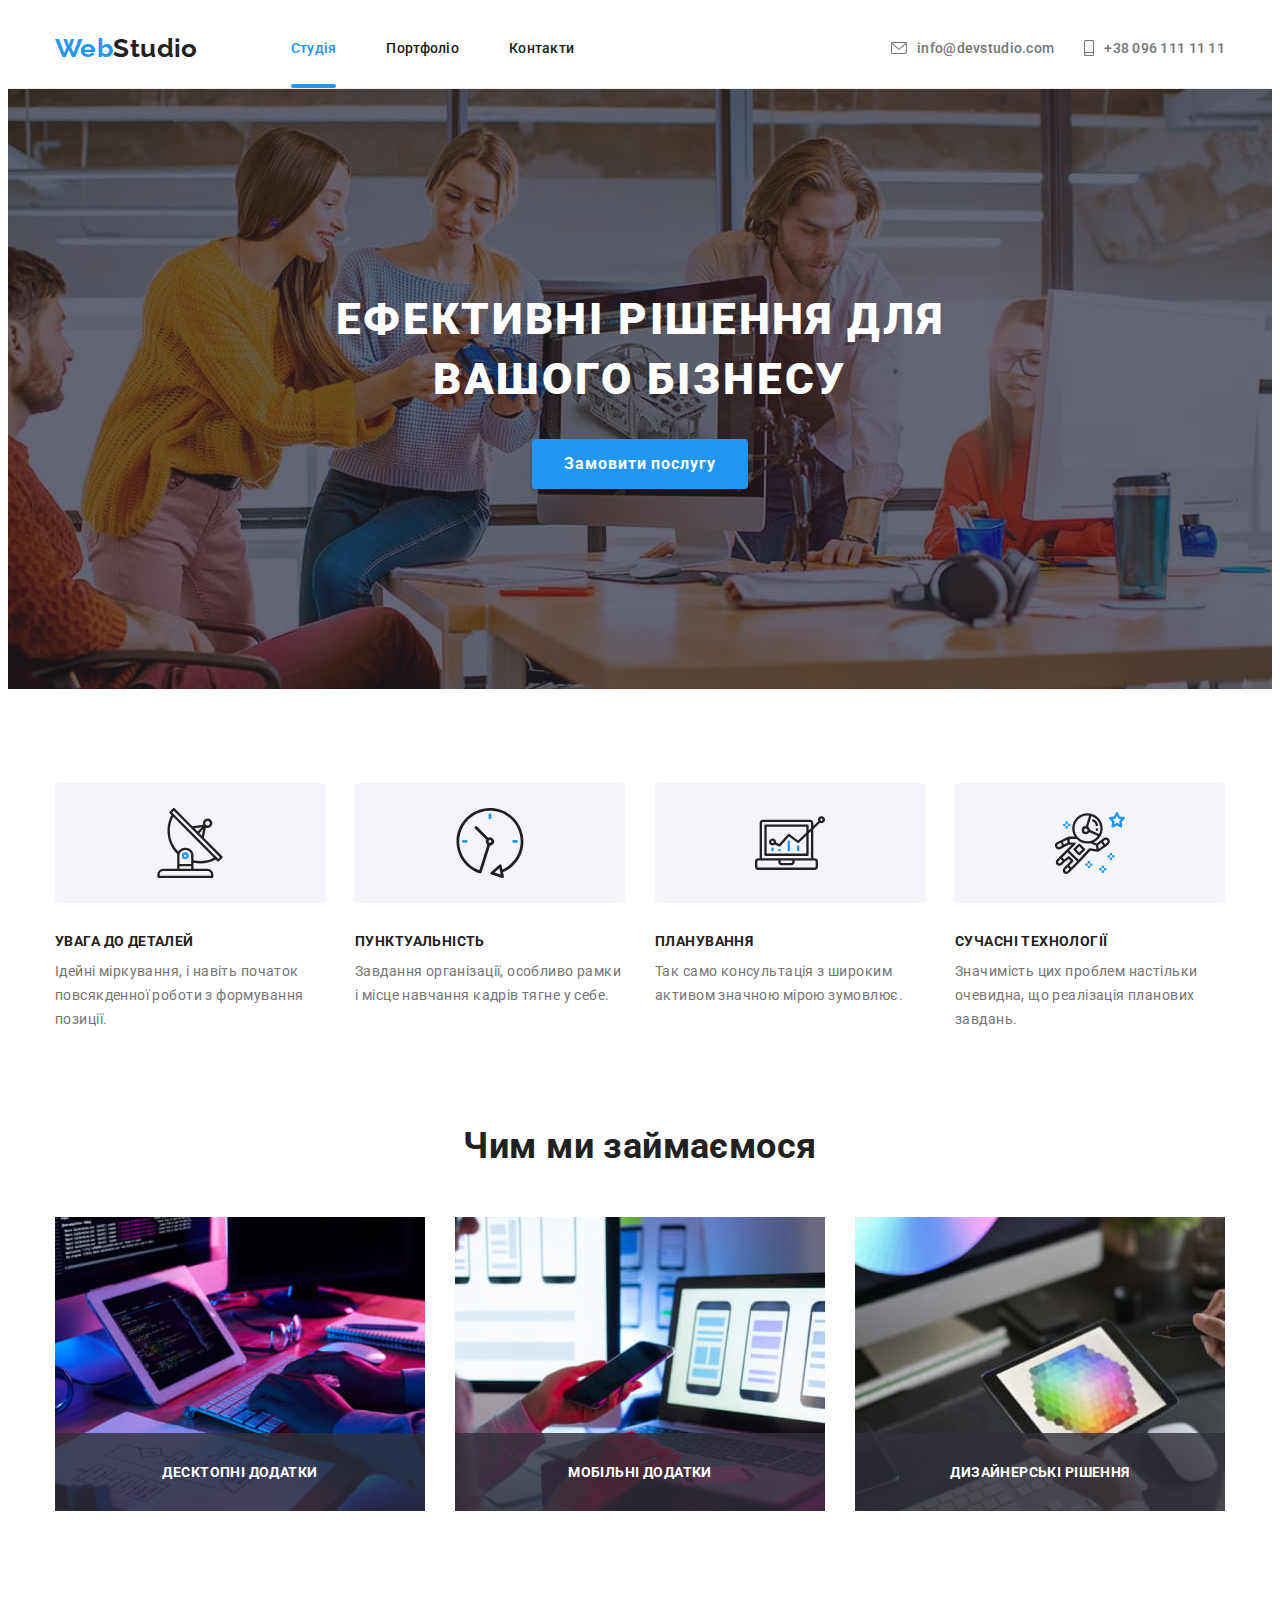
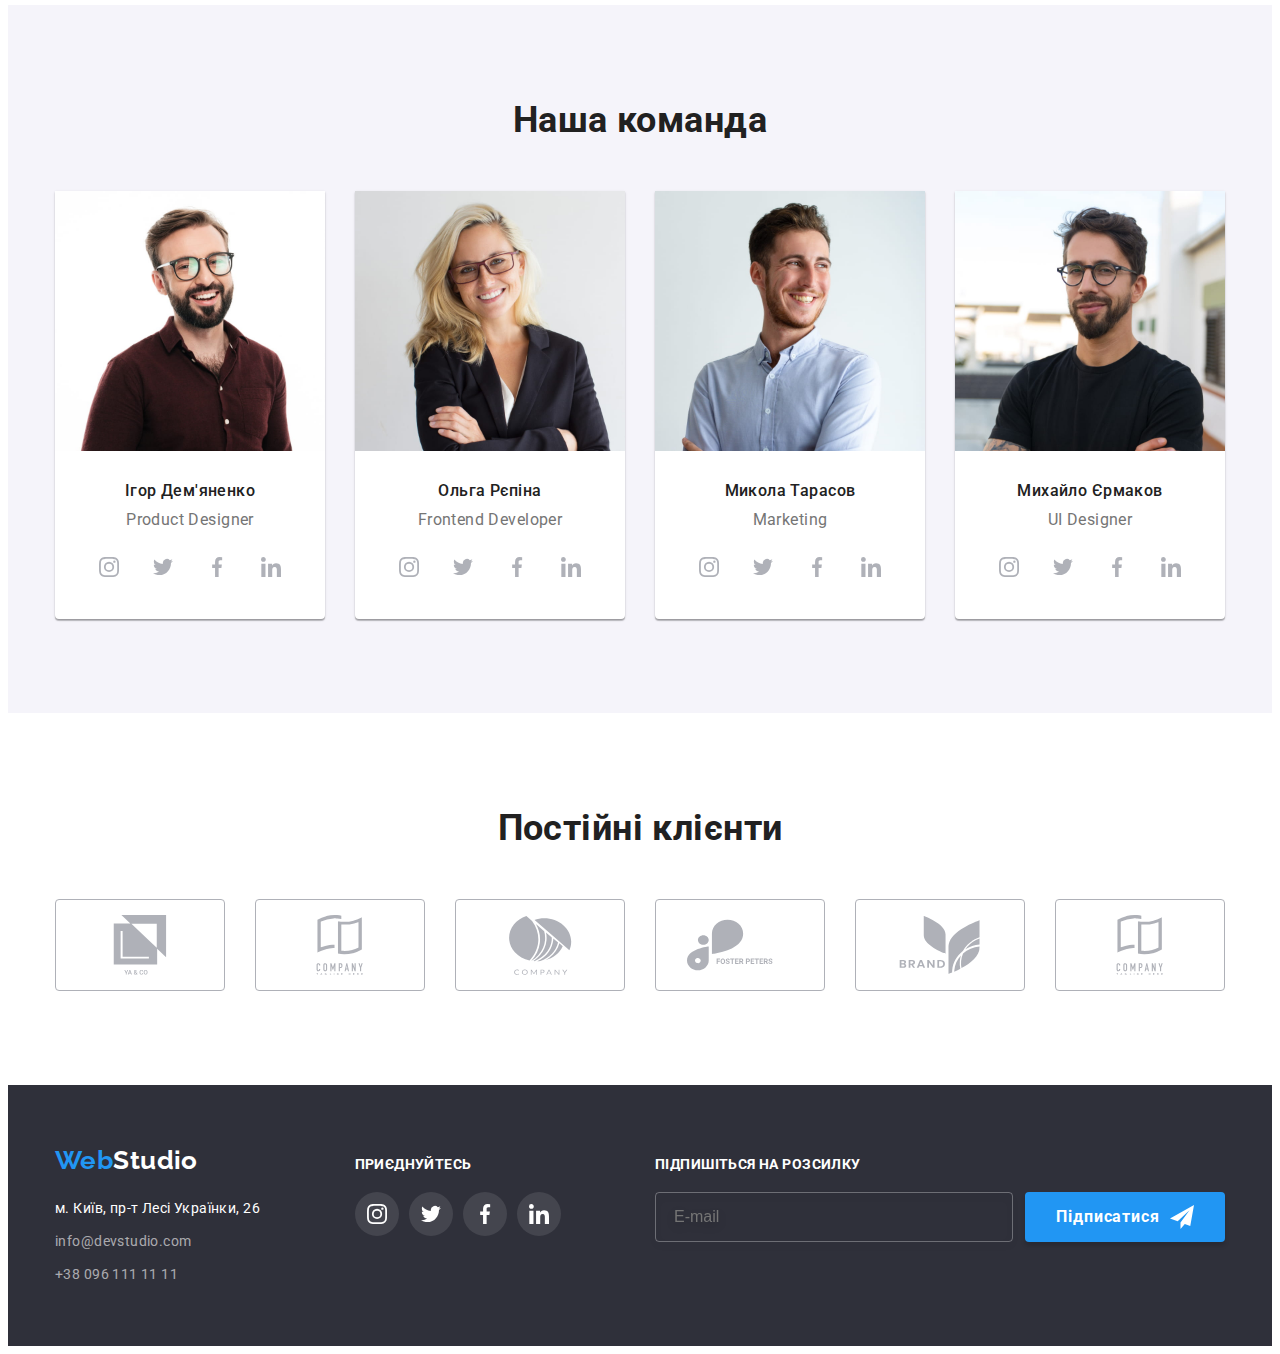
==== index.html @ 44ab5edb "Initial commit" ====
<!DOCTYPE html>
<html lang="uk">
  <head>
    <meta charset="UTF-8" />
    <meta http-equiv="X-UA-Compatible" content="IE=edge" />
    <meta name="viewport" content="width=device-width, initial-scale=1.0" />
    <title>Document</title>
    <!-- Шрифти -->
    <link rel="preconnect" href="https://fonts.googleapis.com" />
    <link rel="preconnect" href="https://fonts.gstatic.com" crossorigin />
    <link
      href="https://fonts.googleapis.com/css2?family=Raleway:wght@700&family=Roboto:wght@400;500;700;900&display=swap"
      rel="stylesheet"
    />
    <!-- Стилі -->
    <!-- Спочатку нормалізатор -->
    <link
      rel="stylesheet"
      href="https://cdnjs.cloudflare.com/ajax/libs/modern-normalize/1.1.0/modern-normalize.min.css"
      integrity="sha512-wpPYUAdjBVSE4KJnH1VR1HeZfpl1ub8YT/NKx4PuQ5NmX2tKuGu6U/JRp5y+Y8XG2tV+wKQpNHVUX03MfMFn9Q=="
      crossorigin="anonymous"
      referrerpolicy="no-referrer"
    />
    <!-- Власні стилі -->
    <link rel="stylesheet" href="./css/styles.css" />
  </head>
  <body class="page">
    <!--шапка-->
    <header class="header">
      <div class="container">
        <nav class="header-nav">
          <a class="logo header-logo" href="./index.html">
            <span class="logo-first-word">Web</span>Studio</a
          >
          <ul class="list header-list">
            <li class="header-item">
              <a class="header-nav-link link current-page" href="./index.html">Студія</a>
            </li>
            <li class="header-item">
              <a class="header-nav-link link" href="./portfilio.html">Портфоліо</a>
            </li>
            <li class="header-item">
              <!-- тимчасовий якір -->
              <a class="header-nav-link link" href="#contacts">Контакти</a>
            </li>
          </ul>
        </nav>
        <ul class="list header-cont-list">
          <li class="header-item">
            <a class="header-cont-link link" href="mailto:info@devstudio.com">
              <svg class="header-cont-icon" width="16" height="12">
                <use href="./images/icons.svg#envelope"></use>
              </svg>
              info@devstudio.com</a
            >
          </li>
          <li class="header-item">
            <a class="header-cont-link link" href="tel:+380961111111">
              <svg class="header-cont-icon" width="10" height="16">
                <use href="./images/icons.svg#smartphone"></use>
              </svg>
              +38 096 111 11 11</a
            >
          </li>
        </ul>
      </div>
    </header>

    <main>
      <!--секція "герой" -->
      <section class="hero section">
        <div class="container">
          <h1 class="hero-title">Ефективні рішення для вашого бізнесу</h1>
          <button class="btn" type="button" data-modal-open>Замовити послугу</button>
        </div>
      </section>

      <!-- секція "особливості команди" -->
      <section class="section-special section">
        <div class="container">
          <h2 class="visually-hidden">Переваги нашої команди</h2>
          <ul class="list special-list">
            <li class="special-item">
              <div class="special-thumb">
                <svg class="special-icon" width="70" height="70">
                  <use href="./images/icons.svg#antenna"></use>
                </svg>
              </div>
              <h3 class="special-title">УВАГА ДО ДЕТАЛЕЙ</h3>
              <p class="special-text">
                Ідейні міркування, &#105; навіть початок повсякденної роботи з формування позиції.
              </p>
            </li>
            <li class="special-item">
              <div class="special-thumb">
                <svg class="special-icon" width="70" height="70">
                  <use href="./images/icons.svg#clock"></use>
                </svg>
              </div>
              <h3 class="special-title">ПУНКТУАЛЬНІСТЬ</h3>
              <p class="special-text">
                Завдання організації, особливо рамки &#105; місце навчання кадрів тягне у себе.
              </p>
            </li>
            <li class="special-item">
              <div class="special-thumb">
                <svg class="special-icon" width="70" height="70">
                  <use href="./images/icons.svg#diagram"></use>
                </svg>
              </div>
              <h3 class="special-title">ПЛАНУВАННЯ</h3>
              <p class="special-text">
                Так само консультація з широким активом значною мірою зумовлює.
              </p>
            </li>
            <li class="special-item">
              <div class="special-thumb">
                <svg class="special-icon" width="70" height="70">
                  <use href="./images/icons.svg#astronaut"></use>
                </svg>
              </div>
              <h3 class="special-title">СУЧАСНІ ТЕХНОЛОГІЇ</h3>
              <p class="special-text">
                Значимість цих проблем настільки очевидна, що реалізація планових завдань.
              </p>
            </li>
          </ul>
        </div>
      </section>

      <!--секція "чим ми займаємося"-->
      <section class="section-what section">
        <div class="container">
          <h2 class="section-title">Чим ми займаємося</h2>
          <ul class="list sec-wht-list">
            <li class="sec-wht-item">
              <img
                class="img"
                src="./images/ourworks/img-1-squoosh.jpg"
                alt="Десктопні додатки"
                title="Десктопні додатки"
                width="370"
                height="294"
              />
              <p class="sec-wht-overtext">Десктопні додатки</p>
            </li>
            <li class="sec-wht-item">
              <img
                class="img"
                src="./images/ourworks/img-2-squoosh.jpg"
                alt="Мобільні додатки"
                title="Мобільні додатки"
                width="370"
                height="294"
              />
              <p class="sec-wht-overtext">Мобільні додатки</p>
            </li>
            <li class="sec-wht-item">
              <img
                class="img"
                src="./images/ourworks/img-3-squoosh.jpg"
                alt="Дизайнерські рішення"
                title="Дизайнерські рішення"
                width="370"
                height="294"
              />
              <p class="sec-wht-overtext">Дизайнерські рішення</p>
            </li>
          </ul>
        </div>
      </section>

      <!--секція "наша команда" -->
      <section class="section-team section">
        <div class="container">
          <h2 class="section-title">Наша команда</h2>
          <ul class="list sec-team-list">
            <li class="sec-team-item">
              <img
                class="img"
                src="./images/team/img-demianenko-squoosh.jpg"
                alt="Ігор Дем'яненко"
                title="Ігор Дем'яненко"
                width="270"
                height="260"
              />
              <div class="team-thumb">
                <h3 class="team-name">Ігор Дем'яненко</h3>
                <p class="team-position">Product Designer</p>
                <ul class="list team-socials-list">
                  <li class="team-socials-item">
                    <a
                      class="team-socials-link"
                      href="https://www.instagram.com/"
                      target="_blank"
                      rel="noreferrer noopener"
                      aria-label="Instagram"
                    >
                      <svg class="team-socials-icon" width="20" height="20">
                        <use href="./images/icons.svg#instagram"></use>
                      </svg>
                    </a>
                  </li>
                  <li class="team-socials-item">
                    <a
                      class="team-socials-link"
                      href="https://twitter.com/"
                      target="_blank"
                      rel="noreferrer noopener"
                      aria-label="Twitter"
                    >
                      <svg class="team-socials-icon" width="20" height="20">
                        <use href="./images/icons.svg#twitter"></use>
                      </svg>
                    </a>
                  </li>
                  <li class="team-socials-item">
                    <a
                      class="team-socials-link"
                      href="https://www.facebook.com/"
                      target="_blank"
                      rel="noreferrer noopener"
                      aria-label="Facebook"
                    >
                      <svg class="team-socials-icon" width="20" height="20">
                        <use href="./images/icons.svg#facebook"></use>
                      </svg>
                    </a>
                  </li>
                  <li class="team-socials-item">
                    <a
                      class="team-socials-link"
                      href="https://www.LinkedIn.com/"
                      target="_blank"
                      rel="noreferrer noopener"
                      aria-label="LinkedIn"
                    >
                      <svg class="team-socials-icon" width="20" height="20">
                        <use href="./images/icons.svg#linkedin"></use>
                      </svg>
                    </a>
                  </li>
                </ul>
              </div>
            </li>
            <li class="sec-team-item">
              <img
                class="img"
                src="./images/team/img-repina-squoosh.jpg"
                alt="Ольга Рєпіна"
                title="Ольга Рєпіна"
                width="270"
                height="260"
              />
              <div class="team-thumb">
                <h3 class="team-name">Ольга Рєпіна</h3>
                <p class="team-position">Frontend Developer</p>
                <ul class="list team-socials-list">
                  <li class="team-socials-item">
                    <a
                      class="team-socials-link"
                      href="https://www.instagram.com/"
                      target="_blank"
                      rel="noreferrer noopener"
                      aria-label="Instagram"
                    >
                      <svg class="team-socials-icon" width="20" height="20">
                        <use href="./images/icons.svg#instagram"></use>
                      </svg>
                    </a>
                  </li>
                  <li class="team-socials-item">
                    <a
                      class="team-socials-link"
                      href="https://twitter.com/"
                      target="_blank"
                      rel="noreferrer noopener"
                      aria-label="Twitter"
                    >
                      <svg class="team-socials-icon" width="20" height="20">
                        <use href="./images/icons.svg#twitter"></use>
                      </svg>
                    </a>
                  </li>
                  <li class="team-socials-item">
                    <a
                      class="team-socials-link"
                      href="https://www.facebook.com/"
                      target="_blank"
                      rel="noreferrer noopener"
                      aria-label="Facebook"
                    >
                      <svg class="team-socials-icon" width="20" height="20">
                        <use href="./images/icons.svg#facebook"></use>
                      </svg>
                    </a>
                  </li>
                  <li class="team-socials-item">
                    <a
                      class="team-socials-link"
                      href="https://www.LinkedIn.com/"
                      target="_blank"
                      rel="noreferrer noopener"
                      aria-label="LinkedIn"
                    >
                      <svg class="team-socials-icon" width="20" height="20">
                        <use href="./images/icons.svg#linkedin"></use>
                      </svg>
                    </a>
                  </li>
                </ul>
              </div>
            </li>
            <li class="sec-team-item">
              <img
                class="img"
                src="./images/team/img-tarasov-squoosh.jpg"
                alt="Микола Тарасов"
                title="Микола Тарасов"
                width="270"
                height="260"
              />
              <div class="team-thumb">
                <h3 class="team-name">Микола Тарасов</h3>
                <p class="team-position">Marketing</p>
                <ul class="list team-socials-list">
                  <li class="team-socials-item">
                    <a
                      class="team-socials-link"
                      href="https://www.instagram.com/"
                      target="_blank"
                      rel="noreferrer noopener"
                      aria-label="Instagram"
                    >
                      <svg class="team-socials-icon" width="20" height="20">
                        <use href="./images/icons.svg#instagram"></use>
                      </svg>
                    </a>
                  </li>
                  <li class="team-socials-item">
                    <a
                      class="team-socials-link"
                      href="https://twitter.com/"
                      target="_blank"
                      rel="noreferrer noopener"
                      aria-label="Twitter"
                    >
                      <svg class="team-socials-icon" width="20" height="20">
                        <use href="./images/icons.svg#twitter"></use>
                      </svg>
                    </a>
                  </li>
                  <li class="team-socials-item">
                    <a
                      class="team-socials-link"
                      href="https://www.facebook.com/"
                      target="_blank"
                      rel="noreferrer noopener"
                      aria-label="Facebook"
                    >
                      <svg class="team-socials-icon" width="20" height="20">
                        <use href="./images/icons.svg#facebook"></use>
                      </svg>
                    </a>
                  </li>
                  <li class="team-socials-item">
                    <a
                      class="team-socials-link"
                      href="https://www.LinkedIn.com/"
                      target="_blank"
                      rel="noreferrer noopener"
                      aria-label="LinkedIn"
                    >
                      <svg class="team-socials-icon" width="20" height="20">
                        <use href="./images/icons.svg#linkedin"></use>
                      </svg>
                    </a>
                  </li>
                </ul>
              </div>
            </li>
            <li class="sec-team-item">
              <img
                class="img"
                src="./images/team/img-ermakov-squoosh.jpg"
                alt="Михайло Єрмаков"
                title="Михайло Єрмаков"
                width="270"
                height="260"
              />
              <div class="team-thumb">
                <h3 class="team-name">Михайло Єрмаков</h3>
                <p class="team-position">UI Designer</p>
                <ul class="list team-socials-list">
                  <li class="team-socials-item">
                    <a
                      class="team-socials-link"
                      href="https://www.instagram.com/"
                      target="_blank"
                      rel="noreferrer noopener"
                      aria-label="Instagram"
                    >
                      <svg class="team-socials-icon" width="20" height="20">
                        <use href="./images/icons.svg#instagram"></use>
                      </svg>
                    </a>
                  </li>
                  <li class="team-socials-item">
                    <a
                      class="team-socials-link"
                      href="https://twitter.com/"
                      target="_blank"
                      rel="noreferrer noopener"
                      aria-label="Twitter"
                    >
                      <svg class="team-socials-icon" width="20" height="20">
                        <use href="./images/icons.svg#twitter"></use>
                      </svg>
                    </a>
                  </li>
                  <li class="team-socials-item">
                    <a
                      class="team-socials-link"
                      href="https://www.facebook.com/"
                      target="_blank"
                      rel="noreferrer noopener"
                      aria-label="Facebook"
                    >
                      <svg class="team-socials-icon" width="20" height="20">
                        <use href="./images/icons.svg#facebook"></use>
                      </svg>
                    </a>
                  </li>
                  <li class="team-socials-item">
                    <a
                      class="team-socials-link"
                      href="https://www.LinkedIn.com/"
                      target="_blank"
                      rel="noreferrer noopener"
                      aria-label="LinkedIn"
                    >
                      <svg class="team-socials-icon" width="20" height="20">
                        <use href="./images/icons.svg#linkedin"></use>
                      </svg>
                    </a>
                  </li>
                </ul>
              </div>
            </li>
          </ul>
        </div>
      </section>

      <!-- секція Постіні клієнти -->
      <section class="section-clients section">
        <div class="container">
          <h2 class="section-title">Постійні клієнти</h2>
          <ul class="list section-clients-list">
            <li class="sec-clients-item">
              <a
                class="sec-clients-link"
                href="about:blank"
                target="_blank"
                rel="noreferrer noopener"
                aria-label=""
              >
                <svg class="clients-icons" width="106" height="60">
                  <use href="./images/icons.svg#client-1"></use>
                </svg>
              </a>
            </li>

            <li class="sec-clients-item">
              <a
                class="sec-clients-link"
                href="about:blank"
                target="_blank"
                rel="noreferrer noopener"
                aria-label=""
              >
                <svg class="clients-icons" width="106" height="60">
                  <use href="./images/icons.svg#client-2"></use>
                </svg>
              </a>
            </li>
            <li class="sec-clients-item">
              <a
                class="sec-clients-link"
                href="about:blank"
                target="_blank"
                rel="noreferrer noopener"
                aria-label=""
              >
                <svg class="clients-icons" width="106" height="60">
                  <use href="./images/icons.svg#client-3"></use>
                </svg>
              </a>
            </li>
            <li class="sec-clients-item">
              <a
                class="sec-clients-link"
                href="about:blank"
                target="_blank"
                rel="noreferrer noopener"
                aria-label=""
              >
                <svg class="clients-icons" width="106" height="60">
                  <use href="./images/icons.svg#client-4"></use>
                </svg>
              </a>
            </li>
            <li class="sec-clients-item">
              <a
                class="sec-clients-link"
                href="about:blank"
                target="_blank"
                rel="noreferrer noopener"
                aria-label=""
              >
                <svg class="clients-icons" width="106" height="60">
                  <use href="./images/icons.svg#client-5"></use>
                </svg>
              </a>
            </li>
            <li class="sec-clients-item">
              <a
                class="sec-clients-link"
                href="about:blank"
                target="_blank"
                rel="noreferrer noopener"
                aria-label=""
              >
                <svg class="clients-icons" width="106" height="60">
                  <use href="./images/icons.svg#client-2"></use>
                </svg>
              </a>
            </li>
          </ul>
        </div>
      </section>
    </main>

    <!--підвал-->
    <footer class="footer">
      <div class="container">
        <div class="footer-common">
          <div class="footer-addr">
            <a class="logo footer-logo" href="./index.html">
              <span class="logo-first-word">Web</span>Studio
            </a>
            <address class="footer-contacts-address" id="contacts">
              <ul class="list footer-list">
                <li class="footer-item">
                  <a
                    class="link-map"
                    href="https://goo.gl/maps/pMzpVghWTdphN7kk7"
                    target="_blank"
                    rel="noopener noreferrer"
                  >
                    м. Київ, пр-т Лесі Українки, 26
                  </a>
                </li>
                <li class="footer-item">
                  <a class="footer-link link" href="mailto:info@devstudio.com"
                    >info@devstudio.com</a
                  >
                </li>
                <li class="footer-item">
                  <a class="footer-link link" href="tel:+380961111111">+38 096 111 11 11</a>
                </li>
              </ul>
            </address>
          </div>
          <div class="footer-wecome-socials">
            <h3 class="footer-welcome">ПРИЄДНУЙТЕСЬ</h3>
            <ul class="list footer-socials-list">
              <li class="footer-socials-item">
                <a
                  class="footer-socials-link"
                  href="https://www.instagram.com/"
                  target="_blank"
                  rel="noreferrer noopener"
                  aria-label="Instagram"
                >
                  <svg class="footer-socials-icon" width="20" height="20">
                    <use href="./images/icons.svg#instagram"></use>
                  </svg>
                </a>
              </li>
              <li class="footer-socials-item">
                <a
                  class="footer-socials-link"
                  href="https://twitter.com/"
                  target="_blank"
                  rel="noreferrer noopener"
                  aria-label="Twitter"
                >
                  <svg class="footer-socials-icon" width="20" height="20">
                    <use href="./images/icons.svg#twitter"></use>
                  </svg>
                </a>
              </li>
              <li class="footer-socials-item">
                <a
                  class="footer-socials-link"
                  href="https://www.facebook.com/"
                  target="_blank"
                  rel="noreferrer noopener"
                  aria-label="Facebook"
                >
                  <svg class="footer-socials-icon" width="20" height="20">
                    <use href="./images/icons.svg#facebook"></use>
                  </svg>
                </a>
              </li>
              <li class="footer-socials-item">
                <a
                  class="footer-socials-link"
                  href="https://www.LinkedIn.com/"
                  target="_blank"
                  rel="noreferrer noopener"
                  aria-label="LinkedIn"
                >
                  <svg class="footer-socials-icon" width="20" height="20">
                    <use href="./images/icons.svg#linkedin"></use>
                  </svg>
                </a>
              </li>
            </ul>
          </div>
          <div class="footer-subscribe">
            <form class="subscribe-form" name="subscribe-form" autocomplete="off">
              <p class="subscribe-title">Підпишіться на розсилку</p>
              <div class="subscribe-form-field">
                <label>
                  <input
                    class="subscribe-form-input"
                    type="email"
                    name="user-mail"
                    placeholder="E-mail"
                    required
                  />
                </label>
                <button class="subscribe-form-btn btn" type="submit">
                  Підписатися
                  <svg class="sub-btn-icon" width="24" height="24">
                    <use href="./images/icons.svg#icon-send-6hw"></use>
                  </svg>
                </button>
              </div>
            </form>
          </div>
        </div>
      </div>
    </footer>

    <div class="backdrop is-hidden" data-modal>
      <div class="modal">
        <button class="modal-btn" type="button" data-modal-close>
          <svg class="modal-btn-icon" width="18" height="18">
            <use href="./images/icons.svg#close-black"></use>
          </svg>
        </button>

        <form class="register-form" name="register-form">
          <strong class="register-form-title">Залиште свої дані, ми вам передзвонимо</strong>

          <div class="register-form-group" role="group">
            <label class="register-form-field">
              <span class="register-form-label">Ім'я</span>
              <input
                class="register-form-input"
                type="text"
                name="user-name"
                required
                minlength="3"
              />
              <svg class="register-form-icon" width="18" height="18">
                <use href="./images/icons.svg#person-black-6hw"></use>
              </svg>
            </label>

            <label class="register-form-field">
              <span class="register-form-label">Телефон</span>
              <input
                class="register-form-input"
                type="text"
                name="user-phone"
                required
                minlength="12"
                maxlength="12"
              />
              <svg class="register-form-icon" width="18" height="18">
                <use href="./images/icons.svg#phone-black-6hw"></use>
              </svg>
            </label>

            <label class="register-form-field">
              <span class="register-form-label">Пошта</span>
              <input class="register-form-input" type="email" name="user-mail" required />
              <svg class="register-form-icon" width="18" height="18">
                <use href="./images/icons.svg#email-black-6hw"></use>
              </svg>
            </label>

            <label class="register-form-field">
              <span class="register-form-label">Коментар</span>
              <textarea
                class="register-form-message"
                name="user-message"
                rows="6"
                placeholder="Введіть текст"
              ></textarea>
            </label>
          </div>

          <label class="register-form-agreement">
            <input
              class="register-form-checkbox visually-hidden"
              type="checkbox"
              name="user-agreement"
            />
            <svg class="register-form-icons" width="16" height="16">
              <use class="icon-checked" href="./images/icons.svg#check-box-checked-6hw"></use>
              <use class="icon-unchecked" href="./images/icons.svg#check-box-6hw"></use>
            </svg>
            <span class="register-form-desc">
              Погоджуюся з розсилкою та приймаю
              <a class="register-form-link" href="about:blank" target="_blank">Умови договору</a>
            </span>
          </label>

          <button class="register-form-btn btn" type="submit">Відправити</button>
        </form>
      </div>
    </div>

    <script src="./js/modal.js"></script>
  </body>
</html>
---- css/styles.css ----
:root {
  /* Fonts */
  --main-font: Roboto, sans-serif;
  --secondary-font: Raleway, sans-serif;

  /* Text */
  --main-headers-color: #212121;
  --main-txt-color: #757575;
  --main-accent-color: #2196f3;
  --light-txt-color: #ffffff;
  --light-footer-links-cl: rgba(255, 255, 255, 0.6);
  --icons-color: #afb1b8;

  /* Background */
  background-color: #ffffff;
  --background-secondary-cl: #2f303a;
  --background-elements: #f5f4fa;
  --background-light-cl: #ffffff;

  /* Other */
  --number-of-gaps-two: 2;
  --number-of-gaps-three: 3;
  --number-of-items-three: 3;
  --number-of-items-four: 4;

  /* Animation */
  --anim-main: 250ms cubic-bezier(0.4, 0, 0.2, 1);
  /* --anim-main: 1500ms cubic-bezier(0.4, 0, 0.2, 1); */
}

body {
  font-family: var(--main-font);
  color: var(--main-txt-color);
  font-size: 14px;
  line-height: calc(24 / 14);
  letter-spacing: 0.03em;
}

/* reset */
html {
  box-sizing: border-box;
}

*,
*::after,
*::before {
  box-sizing: inherit;
}

/* Стили для обнуления верхних отступов у элементов */
h1,
h2,
h3,
h4,
h5,
h6,
p {
  margin: 0;
}

/* Свойства для корректного отображения картинок */
img {
  display: block;
  max-width: 100%;
  height: auto;
}

/* Свойства для обнуления курсива у address */
address {
  font-style: normal;
}

/* Класс для обнуления базовых свойств у ссылок */
.link {
  text-decoration: none;
  color: inherit;
}

/* Класс для обнуления базовых свойств у списков (ul) */
.list {
  list-style: none;
  margin: 0;
  padding: 0;
}

/* утилити */
.section {
  padding-top: 94px;
  padding-bottom: 94px;
}

.container {
  width: 1200px;

  padding-left: 15px;
  padding-right: 15px;

  margin-left: auto;
  margin-right: auto;

  /* outline: 2px solid tomato;
  outline-offset: -2px; */
}

.visually-hidden {
  position: absolute;
  width: 1px;
  height: 1px;
  margin: -1px;
  border: 0;
  padding: 0;

  white-space: nowrap;
  clip-path: inset(100%);
  clip: rect(0 0 0 0);
  overflow: hidden;
}

/* шапка */
.header {
  border-bottom: 1px solid #ececec;
}

.header .container {
  display: flex;
  align-items: center;
}

.logo {
  font-family: var(--secondary-font);
  font-style: normal;
  font-weight: 700;
  font-size: 26px;
  line-height: calc(31 / 26);
  color: var(--main-headers-color);
  text-decoration: none;
  transition: color var(--anim-main);
}

.header-logo {
  padding-right: 93px;
  transition: color var(--anim-main);
}

.logo-first-word {
  color: var(--main-accent-color);
  transition: color var(--anim-main);
}

.header-nav {
  display: flex;
  margin-right: auto;
  align-items: center;
}

.header-list {
  display: flex;
  justify-content: center;
  align-items: center;
  gap: 50px;
}

.header-cont-list {
  display: flex;
  justify-content: center;
  align-items: center;
  gap: 30px;
}

.header-item {
  display: flex;
  justify-content: center;
  align-items: center;
}

.header-cont-icon {
  margin-right: 10px;
  fill: currentColor;
  /* transition: fill var(--anim-main); */
}

.header-nav-link,
.header-cont-link {
  font-weight: 500;
  line-height: calc(16 / 14);
  letter-spacing: 0.02em;
  padding-top: 32px;
  padding-bottom: 32px;

  transition: color var(--anim-main);
}

.header-nav-link {
  position: relative;
  color: var(--main-headers-color);
  transition: color var(--anim-main);
}

.header-nav-link::after {
  content: '';

  display: block;
  width: 100%;
  height: 4px;
  border-radius: 2px;
  background-color: var(--main-accent-color);

  position: absolute;
  left: 0;
  bottom: 0;

  opacity: 0;
  transform: scaleX(0);
  transition: background-color var(--anim-main), transform var(--anim-main),
    opacity var(--anim-main);
}

.header-cont-link {
  display: flex;
  align-items: center;
  color: var(--main-txt-color);
  transition: color var(--anim-main);
}

.header-nav-link:hover::after,
.header-nav-link:focus::after {
  opacity: 1;
  transform: scaleX(1);
}

.header-nav-link:hover,
.header-nav-link:focus,
.logo:hover,
.logo:focus {
  color: var(--main-accent-color);
}

.header-cont-link:hover,
.header-cont-link:focus {
  color: var(--main-accent-color);
}

/* поточна сторінка */
.current-page {
  position: relative;
  color: var(--main-accent-color);
}

.current-page::after {
  content: '';

  display: block;
  width: 100%;
  height: 4px;
  border-radius: 2px;
  background-color: var(--main-accent-color);

  position: absolute;
  left: 0;
  bottom: 0;
  opacity: 1;
  transform: scaleX(1);
  transition: transform var(--anim-main);
}

/* герой */
.hero {
  height: 600px;
  max-width: 1600px;
  margin: 0 auto;

  background-color: var(--background-secondary-cl);

  background-image: linear-gradient(to right, rgba(47, 48, 58, 0.4), rgba(47, 48, 58, 0.4)),
    url('../images/hero/Img-sq.jpg');
  background-repeat: no-repeat;
  background-size: cover;
  background-position: center;

  text-align: center;
  padding-top: 200px;
  padding-bottom: 200px;
}

.hero-title {
  width: 696px;
  margin-left: auto;
  margin-right: auto;
  margin-bottom: 30px;
  font-weight: 900;
  font-size: 44px;
  line-height: calc(60 / 44);
  text-align: center;
  letter-spacing: 0.06em;
  text-transform: uppercase;
  color: var(--light-txt-color);
}

.btn {
  font-family: inherit;
  font-weight: 700;
  font-size: 16px;
  line-height: calc(30 / 16);
  letter-spacing: 0.06em;
  width: 216px;
  height: 50px;
  color: var(--light-txt-color);
  background-color: var(--main-accent-color);

  border-radius: 4px;
  border: 0;

  box-shadow: 0px 4px 4px rgba(0, 0, 0, 0.15);
  cursor: pointer;

  transition: box-shadow var(--anim-main), background-color var(--anim-main), color var(--anim-main);
}

.btn:hover,
.btn:focus {
  background-color: var(--background-elements);
  color: var(--main-headers-color);
}

/* секція особливостей */
.special-list {
  display: flex;
  flex-wrap: wrap;
  gap: 30px;
}

.special-title {
  margin-bottom: 10px;
  font-size: 14px;
  line-height: calc(16 / 14);
  text-transform: uppercase;
  color: var(--main-headers-color);
}

.special-item {
  width: 270px;
  flex-basis: calc((100% - 30px * var(--number-of-gaps-three)) / var(--number-of-items-four));
}

.special-thumb {
  display: flex;
  justify-content: center;
  align-items: center;
  width: 270px;
  height: 120px;
  margin-bottom: 30px;

  background-size: cover;
  background-color: var(--background-elements);
  border-radius: 4px;
}

/* секція "чим займаємось" */
.section-what {
  padding-top: 0;
}

.sec-wht-list {
  display: flex;
  flex-wrap: wrap;
  gap: 30px;
}

.section-title {
  font-size: 36px;
  line-height: calc(42 / 36);
  text-align: center;
  margin-bottom: 50px;

  color: var(--main-headers-color);
}

.sec-wht-item {
  position: relative;
  /* width: 370px; */
  flex-basis: calc((100% - 30px * var(--number-of-gaps-two)) / var(--number-of-items-three));
}

.sec-wht-overtext {
  position: absolute;
  left: 0;
  bottom: 0;

  width: 100%;
  height: auto;

  font-weight: 700;
  text-align: center;
  text-transform: uppercase;
  padding: 27px;
  background: rgba(47, 48, 58, 0.8);
  color: var(--light-txt-color);
}

/* команда */
.section-team {
  background-color: var(--background-elements);
}

.sec-team-list {
  display: flex;
  flex-wrap: wrap;
  gap: 30px;
}

.sec-team-item {
  /* width: 270px; */
  flex-basis: calc((100% - 30px * var(--number-of-gaps-three)) / var(--number-of-items-four));
  box-shadow: 0px 1px 3px rgba(0, 0, 0, 0.12), 0px 1px 1px rgba(0, 0, 0, 0.14),
    0px 2px 1px rgba(0, 0, 0, 0.2);
  border-radius: 0px 0px 4px 4px;
  background-color: var(--background-light-cl);
}

.team-name {
  font-weight: 500;
  font-size: 16px;
  line-height: calc(19 / 16);

  text-align: center;
  color: var(--main-headers-color);
  margin-bottom: 10px;
}

.team-position {
  font-size: 16px;
  line-height: calc(19 / 16);
  text-align: center;
  margin-bottom: 16px;
}

.team-thumb {
  padding-top: 30px;
  padding-left: 10px;
  padding-right: 10px;
  padding-bottom: 30px;
}

.team-socials-list,
.footer-socials-list {
  display: flex;
  justify-content: center;
  align-items: center;

  gap: 10px;
}

.team-socials-link {
  display: flex;
  justify-content: center;
  align-items: center;
  text-align: center;
  width: 44px;
  height: 44px;
  border-radius: 50%;

  color: var(--icons-color);
  transition: background-color var(--anim-main), color var(--anim-main);
}

.team-socials-link:hover,
.team-socials-link:focus {
  color: var(--light-txt-color);
  background-color: var(--main-accent-color);
}

.footer-socials-link:hover,
.footer-socials-link:focus {
  color: var(--light-txt-color);
  background-color: var(--main-accent-color);
}

.team-socials-icon {
  fill: currentColor;
}

/* клієнти */
.section-clients-list {
  display: flex;
  flex-wrap: wrap;
  justify-content: center;
  align-items: center;
  gap: 30px;
  flex-basis: calc((100% - 30px) / 6);
  fill: var(--icons-color);
  cursor: pointer;
}

.sec-clients-link {
  display: flex;
  justify-content: center;
  align-items: center;
  width: 170px;
  height: 92px;
  border-radius: 4px;
  border: 1px solid var(--icons-color);
  color: var(--icons-color);

  transition: border-color var(--anim-main), color var(--anim-main);
}

.sec-clients-link:hover,
.sec-clients-link:focus {
  color: var(--main-accent-color);
  border-color: var(--main-accent-color);
}

.clients-icons {
  fill: currentColor;
}

/* footer */
.footer {
  background-color: var(--background-secondary-cl);
  padding-top: 60px;
  padding-bottom: 60px;
}

.footer-logo {
  display: inline-block;
  margin-bottom: 20px;
}

.footer-logo,
.link-map {
  color: var(--light-txt-color);
  text-decoration: none;
  transition: color var(--anim-main);
}
.footer-item {
  margin-bottom: 9px;
}

.footer-item:last-child {
  margin-bottom: 0;
}

.footer .link {
  color: var(--light-footer-links-cl);
  transition: color var(--anim-main);
}

.footer-logo:hover,
.footer-logo:focus,
.footer-link:hover,
.footer-link:focus {
  color: var(--main-accent-color);
}

.footer-common {
  display: flex;
  justify-content: space-between;
  align-items: baseline;
}

.footer-addr {
  display: flex;
  flex-direction: column;
}

.footer-wecome-socials {
  display: flex;
  flex-direction: column;
}

.footer-welcome {
  font-weight: 700;
  font-size: 14px;
  line-height: calc(16 / 14);

  text-transform: uppercase;
  color: var(--light-txt-color);
  margin-bottom: 20px;
}

.footer-socials-link {
  display: flex;
  justify-content: center;
  align-items: center;
  text-align: left;
  width: 44px;
  height: 44px;
  border-radius: 50%;
  background-color: rgba(255, 255, 255, 0.1);

  transition: background-color var(--anim-main);
}

.footer-socials-icon {
  fill: var(--light-txt-color);
}

.subscribe-form-field {
  display: flex;
  justify-content: center;
  align-items: center;
  gap: 12px;
}

.subscribe-title {
  font-weight: 700;
  font-size: 14px;
  line-height: 16px;
  letter-spacing: 0.03em;
  text-transform: uppercase;
  color: var(--light-txt-color);

  margin-bottom: 20px;
}

.subscribe-form-btn {
  display: inline-flex;
  justify-content: center;
  align-items: center;
  gap: 10px;
  width: 200px;
  height: 50px;
}

.sub-btn-icon {
  fill: currentColor;
}

.subscribe-form-input {
  width: 358px;
  height: 50px;
  padding-left: 18px;
  font-size: 16px;
  color: var(--light-txt-color);
  line-height: calc(20 / 16);
  outline: transparent;
  /* background-color: var(--background-secondary-cl); */
  background-color: transparent;
  border: 1px solid rgba(255, 255, 255, 0.3);
  filter: drop-shadow(0px 4px 4px rgba(0, 0, 0, 0.15));
  border-radius: 4px;
}

.subscribe-form-input:focus {
  border-color: var(--main-accent-color);
}

/* Портфоліо */

.sec-prj-list-rbtn {
  display: flex;
  justify-content: center;
  align-items: center;
  margin-bottom: 50px;
  gap: 8px;
}

.rbtn {
  font-family: inherit;
  font-weight: 500;
  font-size: 16px;
  line-height: calc(26 / 16);

  background-color: var(--background-elements);
  color: var(--main-headers-color);

  border-radius: 4px;
  border: 0;
  padding: 6px 22px;
  cursor: pointer;

  transition: background-color var(--anim-main), color var(--anim-main), box-shadow var(--anim-main);
}

.rbtn:hover,
.rbtn:focus {
  background-color: var(--main-accent-color);
  color: var(--light-txt-color);

  box-shadow: 0px 3px 1px rgba(0, 0, 0, 0.1), 0px 1px 2px rgba(0, 0, 0, 0.08),
    0px 2px 2px rgba(0, 0, 0, 0.12);
}

/* поточна кнопка */
.current-rbtn {
  background-color: var(--main-accent-color);
  color: var(--light-txt-color);
}

.sec-prg-link:hover,
.sec-prg-link:focus {
  box-shadow: 0px 1px 1px rgba(0, 0, 0, 0.12), 0px 4px 4px rgba(0, 0, 0, 0.06),
    1px 4px 6px rgba(0, 0, 0, 0.16);
}

.sec-prg-link:hover .prg-over-text,
.sec-prg-link:focus .prg-over-text {
  transform: translateY(0);
}

.prg-thumb {
  position: relative;
  overflow: hidden;
}

.prg-over-text {
  padding: 63px 24px;
  color: var(--light-txt-color);
  font-size: 18px;
  line-height: calc(28 / 18);

  position: absolute;
  top: 0;
  left: 0;
  width: 100%;
  height: 100%;
  opacity: 1;
  background: rgba(33, 150, 243, 0.9);
  transform: translateY(101%);

  transition: transform var(--anim-main);
}

.project-name {
  font-weight: 500;
  font-size: 18px;
  line-height: calc(36 / 18);

  text-align: left;
  color: var(--main-headers-color);
}

.project-text {
  font-size: 16px;
  line-height: calc(30 / 16);
  color: var(--main-txt-color);
}

.sec-prg-list {
  display: flex;
  flex-wrap: wrap;
  gap: 30px;
}

.sec-prg-item {
  /* width: 370px; */
  display: flex;

  flex-basis: calc((100% - 30px * var(--number-of-gaps-two)) / var(--number-of-items-three));
}

.sec-prg-link {
  text-decoration: none;
  border: 1px solid #eeeeee;
  border-radius: 4px;
  transition: box-shadow var(--anim-main);
}

.sec-prg-list .project-name {
  padding-right: 24px;
  padding-top: 20px;
  padding-left: 24px;
  margin-bottom: 4px;
}

.sec-prg-list .project-text {
  padding-right: 24px;
  padding-left: 24px;
  padding-bottom: 20px;
}

/* модальне вікно */

.backdrop {
  position: fixed;
  top: 0;
  left: 0;
  z-index: 1000;

  width: 100%;
  height: 100%;
  background-color: rgba(0, 0, 0, 0.2);

  transition: visibility var(--anim-main), opacity var(--anim-main);
}

.backdrop.is-hidden {
  opacity: 0;
  pointer-events: none;
  visibility: hidden;
  scale: 0.9;
}

.backdrop.is-hidden .modal {
  transform: translate(-50%, -50%) scale(0.9);
  transition: transform var(--anim-main);
}

.modal {
  padding: 40px;
  position: absolute;
  top: 50%;
  left: 50%;

  width: 528px;
  height: 581px;
  background-color: var(--background-light-cl);
  border-radius: 4px;
  box-shadow: 0px 1px 3px rgba(0, 0, 0, 0.12), 0px 1px 1px rgba(0, 0, 0, 0.14),
    0px 2px 1px rgba(0, 0, 0, 0.2);

  transform: translate(-50%, -50%) scale(1);
  transition: transform var(--anim-main);
}

.modal-btn {
  position: absolute;
  top: 10px;
  right: 10px;

  width: 30px;
  height: 30px;

  display: flex;
  justify-content: center;
  align-items: center;

  padding: 0;
  background-color: var(--background-light-cl);

  border-radius: 50%;
  border: 1px solid rgba(0, 0, 0, 0.1);
  cursor: pointer;

  transition: color var(--anim-main);
}

.modal-btn:hover,
.modal-btn:focus {
  color: var(--main-accent-color);
}

.modal-btn-icon {
  fill: currentColor;
}

/*
   Register form
*/
.register-form-title {
  display: block;
  text-align: center;

  font-style: normal;
  font-weight: 700;
  font-size: 20px;
  line-height: calc(23 / 20);
  color: var(--main-headers-color);
  letter-spacing: 0.03em;

  margin-bottom: 12px;
}

.register-form-group {
  margin-bottom: 20px;
}

.register-form-field {
  position: relative;
  display: block;
  margin-bottom: 10px;
}

.register-form-field:last-child {
  margin-bottom: 0;
}

.register-form-label {
  display: block;
  font-size: 12px;
  line-height: calc(14 / 12);
  margin-bottom: 4px;
}

.register-form-input {
  width: 100%;
  height: 40px;
  padding-left: 42px;
  padding-right: 42px;

  border: 1px solid rgba(33, 33, 33, 0.2);
  border-radius: 4px;
  outline: transparent;
  transition: border-color var(--anim-main);
}

.register-form-icon {
  position: absolute;
  top: 50%;
  left: 12px;

  transition: fill var(--anim-main);
}

.register-form-input:focus {
  border-color: var(--main-accent-color);
}

.register-form-input:focus ~ .register-form-icon {
  fill: var(--main-accent-color);
}

.register-form-message {
  display: block;
  width: 100%;
  height: 120px;
  padding: 12px;

  font-size: 12px;
  line-height: calc(14 / 12);
  letter-spacing: 0.01em;
  color: rgba(117, 117, 117, 0.5);

  resize: none;
  outline: transparent;
  border: 1px solid rgba(33, 33, 33, 0.2);
  border-radius: 4px;

  transition: border-color var(--anim-main);
}

.register-form-message:focus {
  border-color: var(--main-accent-color);
  font-size: 16px;
  color: var(--main-headers-color);
}

.register-form-agreement {
  display: flex;
  align-items: center;
  justify-content: center;
  gap: 10px;

  margin-bottom: 30px;
}

.icon-checked {
  opacity: 0;
  transition: opacity var(--anim-main);
}

.register-form-checkbox:checked + .register-form-icons .icon-checked {
  opacity: 1;
}

.icon-unchecked {
  transition: opacity var(--anim-main);
}

.register-form-checkbox:checked + .register-form-icons .icon-unchecked {
  opacity: 0;
}

/* Перевірка стану чекбокса перед встановленням стану фокусу сусідньому елементу */
.register-form-checkbox:focus-visible:not(:checked) + .register-form-icons,
.register-form-checkbox:focus-visible:checked + .register-form-icons,
.register-form-checkbox:disabled + .register-form-icons {
  outline: transparent;
}

/* Встановлення стану фокусу сусідньому елементу іконці */
.register-form-checkbox:focus:focus-visible + .register-form-icons {
  outline: 2px solid var(--main-headers-color);
  outline-offset: 1px;
  border-radius: 2px;
}

.register-form-desc {
  font-size: 14px;
  user-select: none;
}

.register-form-link {
  color: var(--main-accent-color);
}

.register-form-btn {
  display: block;
  width: 200px;
  height: 50px;
  margin: 0 auto;
}
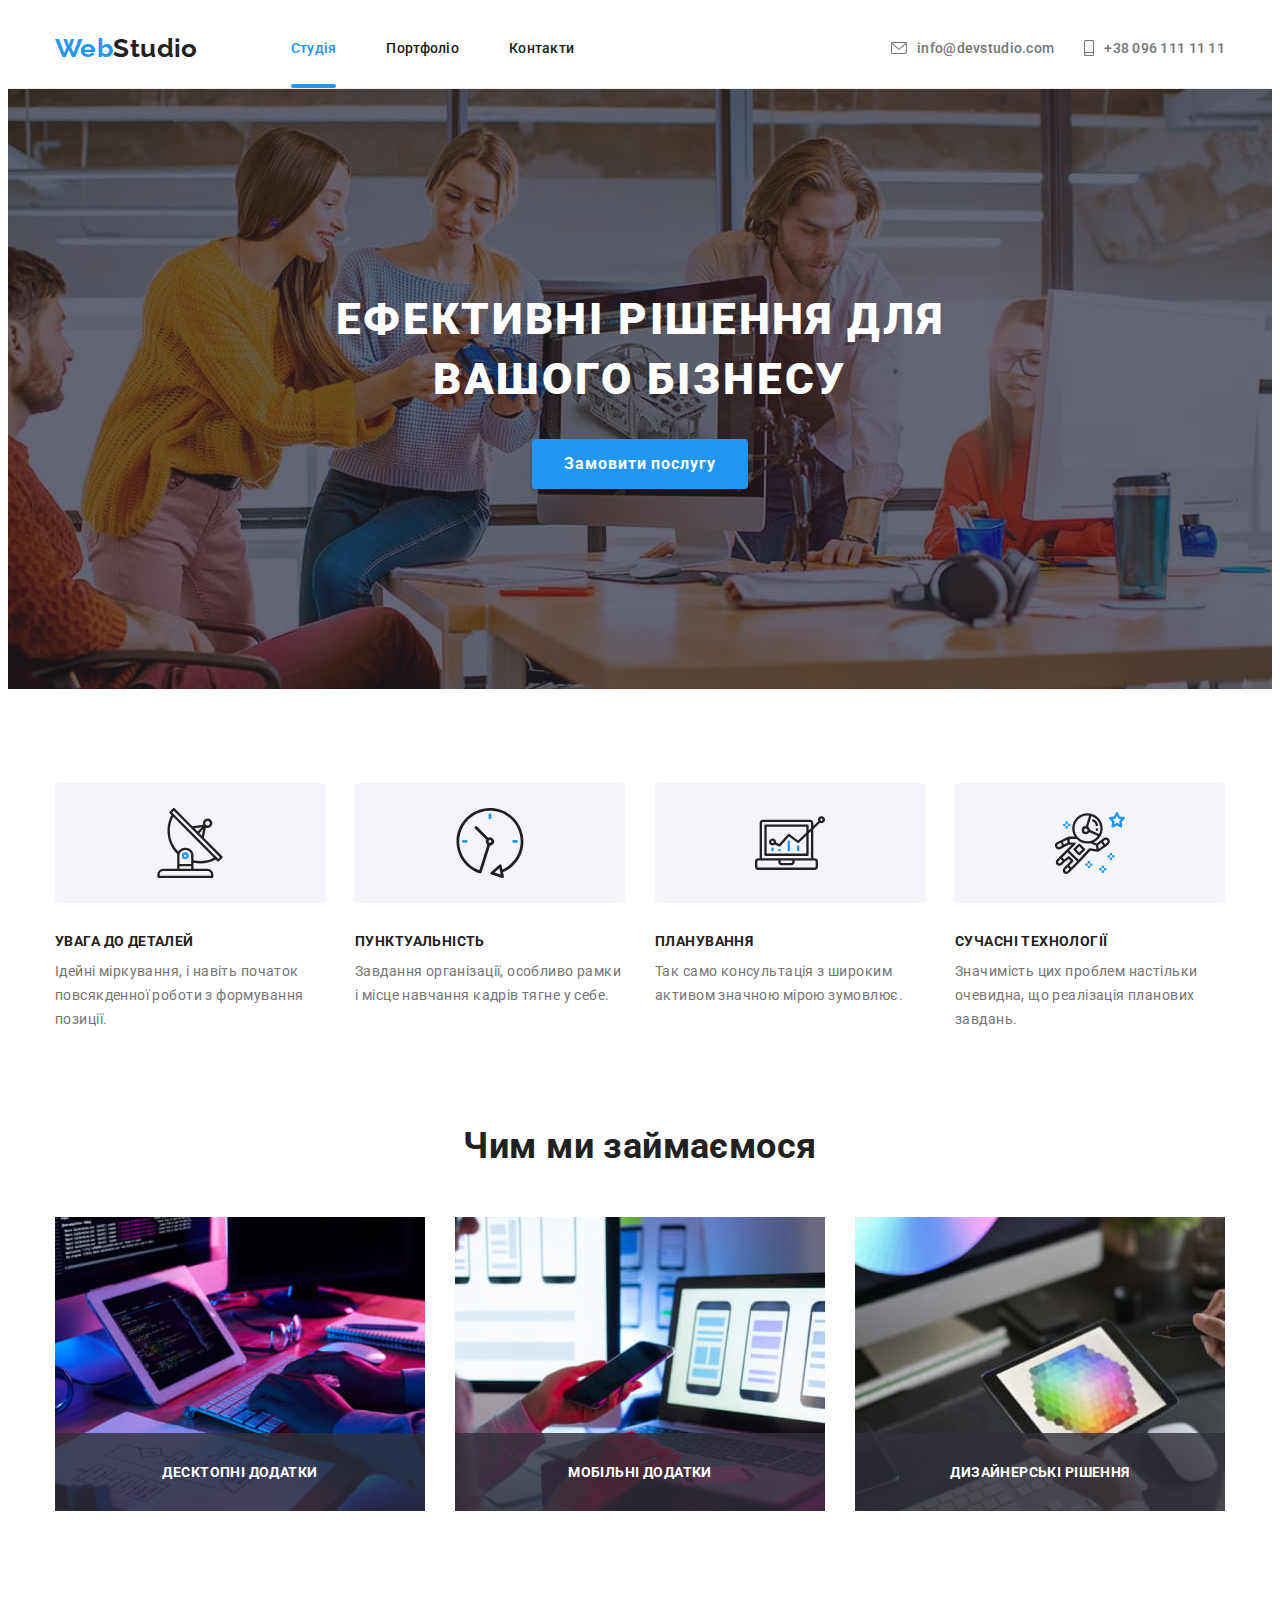
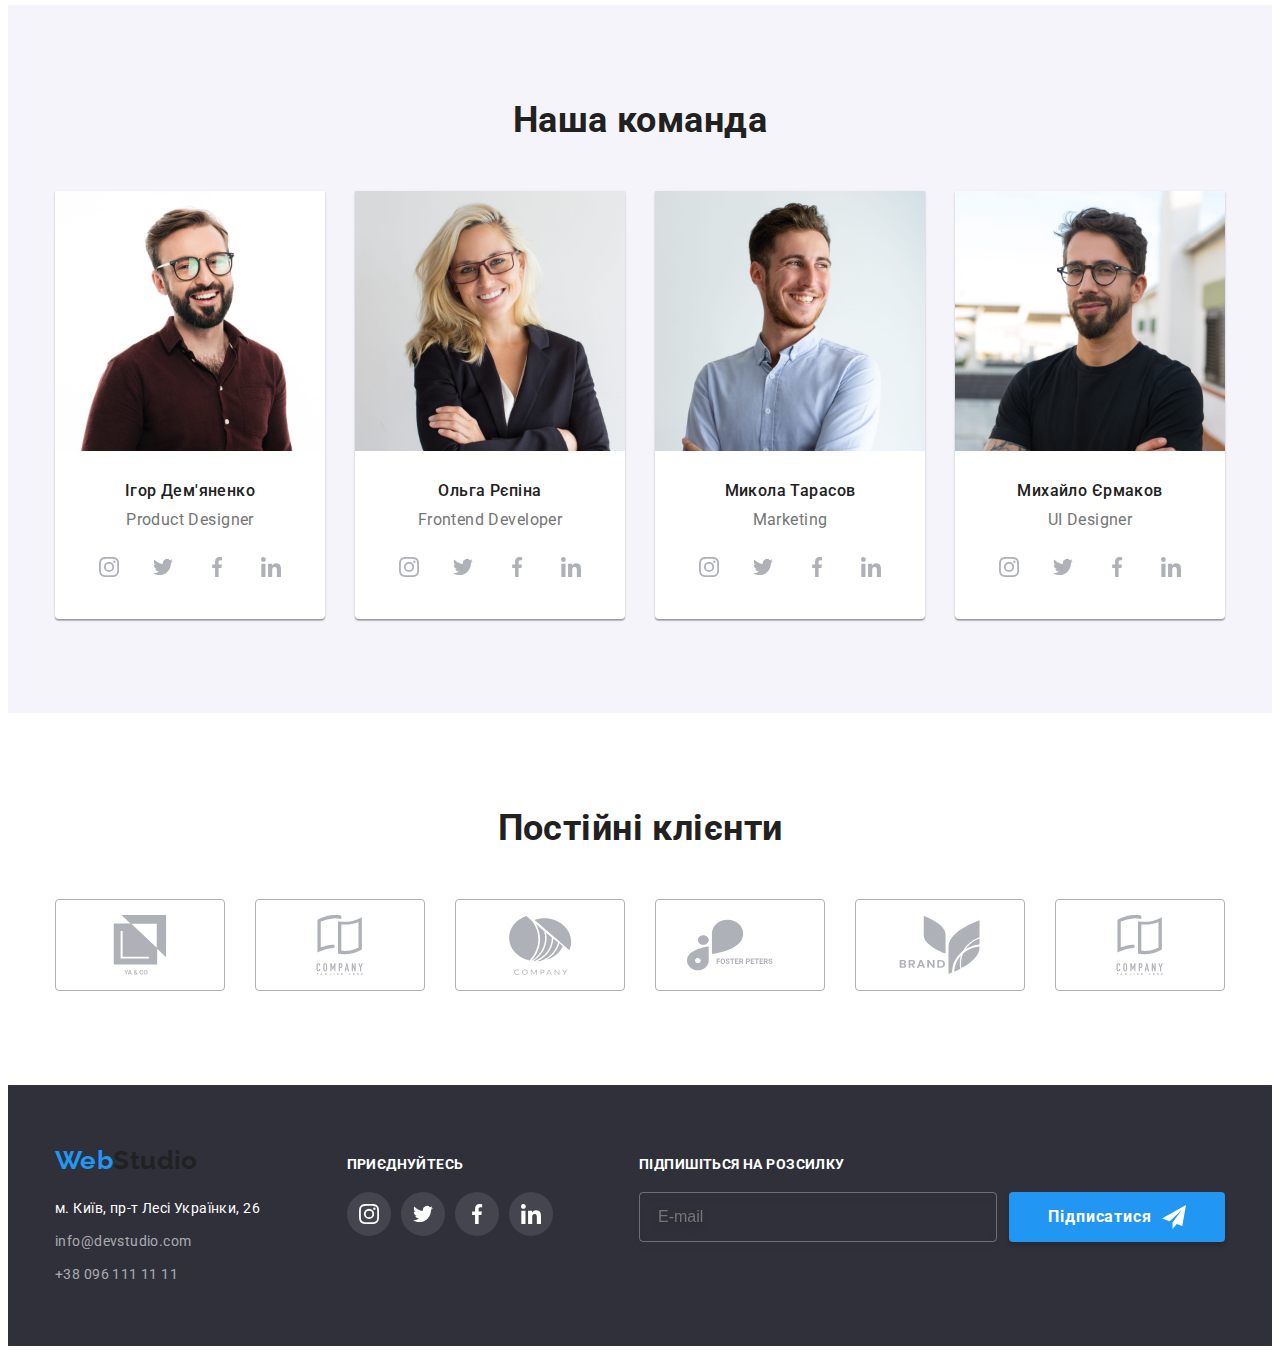
==== commit fa1ad573: "фінальна сборка" ====
--- a/index.html
+++ b/index.html
@@ -22,7 +22,8 @@
       referrerpolicy="no-referrer"
     />
     <!-- Власні стилі -->
-    <link rel="stylesheet" href="./css/styles.css" />
+    <link rel="stylesheet" href="./css/main.min.css" />
+    <!-- <link rel="stylesheet" href="./css/styles.css" /> -->
   </head>
   <body class="page">
     <!--шапка-->
@@ -76,51 +77,51 @@
       </section>
 
       <!-- секція "особливості команди" -->
-      <section class="section-special section">
+      <section class="speciality section">
         <div class="container">
           <h2 class="visually-hidden">Переваги нашої команди</h2>
-          <ul class="list special-list">
-            <li class="special-item">
-              <div class="special-thumb">
-                <svg class="special-icon" width="70" height="70">
+          <ul class="list speciality__list">
+            <li class="speciality__item">
+              <div class="speciality__thumb">
+                <svg class="speciality__icon" width="70" height="70">
                   <use href="./images/icons.svg#antenna"></use>
                 </svg>
               </div>
-              <h3 class="special-title">УВАГА ДО ДЕТАЛЕЙ</h3>
-              <p class="special-text">
+              <h3 class="speciality__title">УВАГА ДО ДЕТАЛЕЙ</h3>
+              <p class="speciality__text">
                 Ідейні міркування, &#105; навіть початок повсякденної роботи з формування позиції.
               </p>
             </li>
-            <li class="special-item">
-              <div class="special-thumb">
-                <svg class="special-icon" width="70" height="70">
+            <li class="speciality__item">
+              <div class="speciality__thumb">
+                <svg class="speciality__icon" width="70" height="70">
                   <use href="./images/icons.svg#clock"></use>
                 </svg>
               </div>
-              <h3 class="special-title">ПУНКТУАЛЬНІСТЬ</h3>
-              <p class="special-text">
+              <h3 class="speciality__title">ПУНКТУАЛЬНІСТЬ</h3>
+              <p class="speciality__text">
                 Завдання організації, особливо рамки &#105; місце навчання кадрів тягне у себе.
               </p>
             </li>
-            <li class="special-item">
-              <div class="special-thumb">
-                <svg class="special-icon" width="70" height="70">
+            <li class="speciality__item">
+              <div class="speciality__thumb">
+                <svg class="speciality__icon" width="70" height="70">
                   <use href="./images/icons.svg#diagram"></use>
                 </svg>
               </div>
-              <h3 class="special-title">ПЛАНУВАННЯ</h3>
-              <p class="special-text">
+              <h3 class="speciality__title">ПЛАНУВАННЯ</h3>
+              <p class="speciality__text">
                 Так само консультація з широким активом значною мірою зумовлює.
               </p>
             </li>
-            <li class="special-item">
-              <div class="special-thumb">
-                <svg class="special-icon" width="70" height="70">
+            <li class="speciality__item">
+              <div class="speciality__thumb">
+                <svg class="speciality__icon" width="70" height="70">
                   <use href="./images/icons.svg#astronaut"></use>
                 </svg>
               </div>
-              <h3 class="special-title">СУЧАСНІ ТЕХНОЛОГІЇ</h3>
-              <p class="special-text">
+              <h3 class="speciality__title">СУЧАСНІ ТЕХНОЛОГІЇ</h3>
+              <p class="speciality__text">
                 Значимість цих проблем настільки очевидна, що реалізація планових завдань.
               </p>
             </li>
@@ -132,39 +133,39 @@
       <section class="section-what section">
         <div class="container">
           <h2 class="section-title">Чим ми займаємося</h2>
-          <ul class="list sec-wht-list">
-            <li class="sec-wht-item">
+          <ul class="list section-what__list">
+            <li class="section-what__item">
               <img
-                class="img"
+                class="section-what__image"
                 src="./images/ourworks/img-1-squoosh.jpg"
                 alt="Десктопні додатки"
                 title="Десктопні додатки"
                 width="370"
                 height="294"
               />
-              <p class="sec-wht-overtext">Десктопні додатки</p>
-            </li>
-            <li class="sec-wht-item">
+              <p class="section-what__overtext">Десктопні додатки</p>
+            </li>
+            <li class="section-what__item">
               <img
-                class="img"
+                class="section-what__image"
                 src="./images/ourworks/img-2-squoosh.jpg"
                 alt="Мобільні додатки"
                 title="Мобільні додатки"
                 width="370"
                 height="294"
               />
-              <p class="sec-wht-overtext">Мобільні додатки</p>
-            </li>
-            <li class="sec-wht-item">
+              <p class="section-what__overtext">Мобільні додатки</p>
+            </li>
+            <li class="section-what__item">
               <img
-                class="img"
+                class="section-what__image"
                 src="./images/ourworks/img-3-squoosh.jpg"
                 alt="Дизайнерські рішення"
                 title="Дизайнерські рішення"
                 width="370"
                 height="294"
               />
-              <p class="sec-wht-overtext">Дизайнерські рішення</p>
+              <p class="section-what__overtext">Дизайнерські рішення</p>
             </li>
           </ul>
         </div>
@@ -174,68 +175,68 @@
       <section class="section-team section">
         <div class="container">
           <h2 class="section-title">Наша команда</h2>
-          <ul class="list sec-team-list">
-            <li class="sec-team-item">
+          <ul class="list section-team__list">
+            <li class="section-team__item">
               <img
-                class="img"
+                class="section-team__image"
                 src="./images/team/img-demianenko-squoosh.jpg"
                 alt="Ігор Дем'яненко"
                 title="Ігор Дем'яненко"
                 width="270"
                 height="260"
               />
-              <div class="team-thumb">
-                <h3 class="team-name">Ігор Дем'яненко</h3>
-                <p class="team-position">Product Designer</p>
-                <ul class="list team-socials-list">
-                  <li class="team-socials-item">
-                    <a
-                      class="team-socials-link"
+              <div class="section-team__thumb">
+                <h3 class="section-team__name">Ігор Дем'яненко</h3>
+                <p class="section-team__position">Product Designer</p>
+                <ul class="list section-team__socials-list">
+                  <li class="section-team__socials-item">
+                    <a
+                      class="section-team__socials-link"
                       href="https://www.instagram.com/"
                       target="_blank"
                       rel="noreferrer noopener"
                       aria-label="Instagram"
                     >
-                      <svg class="team-socials-icon" width="20" height="20">
+                      <svg class="section-team__socials-icon" width="20" height="20">
                         <use href="./images/icons.svg#instagram"></use>
                       </svg>
                     </a>
                   </li>
-                  <li class="team-socials-item">
-                    <a
-                      class="team-socials-link"
+                  <li class="section-team__socials-item">
+                    <a
+                      class="section-team__socials-link"
                       href="https://twitter.com/"
                       target="_blank"
                       rel="noreferrer noopener"
                       aria-label="Twitter"
                     >
-                      <svg class="team-socials-icon" width="20" height="20">
+                      <svg class="section-team__socials-icon" width="20" height="20">
                         <use href="./images/icons.svg#twitter"></use>
                       </svg>
                     </a>
                   </li>
-                  <li class="team-socials-item">
-                    <a
-                      class="team-socials-link"
+                  <li class="section-team__socials-item">
+                    <a
+                      class="section-team__socials-link"
                       href="https://www.facebook.com/"
                       target="_blank"
                       rel="noreferrer noopener"
                       aria-label="Facebook"
                     >
-                      <svg class="team-socials-icon" width="20" height="20">
+                      <svg class="section-team__socials-icon" width="20" height="20">
                         <use href="./images/icons.svg#facebook"></use>
                       </svg>
                     </a>
                   </li>
-                  <li class="team-socials-item">
-                    <a
-                      class="team-socials-link"
+                  <li class="section-team__socials-item">
+                    <a
+                      class="section-team__socials-link"
                       href="https://www.LinkedIn.com/"
                       target="_blank"
                       rel="noreferrer noopener"
                       aria-label="LinkedIn"
                     >
-                      <svg class="team-socials-icon" width="20" height="20">
+                      <svg class="section-team__socials-icon" width="20" height="20">
                         <use href="./images/icons.svg#linkedin"></use>
                       </svg>
                     </a>
@@ -243,67 +244,67 @@
                 </ul>
               </div>
             </li>
-            <li class="sec-team-item">
+            <li class="section-team__item">
               <img
-                class="img"
+                class="section-team__image"
                 src="./images/team/img-repina-squoosh.jpg"
                 alt="Ольга Рєпіна"
                 title="Ольга Рєпіна"
                 width="270"
                 height="260"
               />
-              <div class="team-thumb">
-                <h3 class="team-name">Ольга Рєпіна</h3>
-                <p class="team-position">Frontend Developer</p>
-                <ul class="list team-socials-list">
-                  <li class="team-socials-item">
-                    <a
-                      class="team-socials-link"
+              <div class="section-team__thumb">
+                <h3 class="section-team__name">Ольга Рєпіна</h3>
+                <p class="section-team__position">Frontend Developer</p>
+                <ul class="list section-team__socials-list">
+                  <li class="section-team__socials-item">
+                    <a
+                      class="section-team__socials-link"
                       href="https://www.instagram.com/"
                       target="_blank"
                       rel="noreferrer noopener"
                       aria-label="Instagram"
                     >
-                      <svg class="team-socials-icon" width="20" height="20">
+                      <svg class="section-team__socials-icon" width="20" height="20">
                         <use href="./images/icons.svg#instagram"></use>
                       </svg>
                     </a>
                   </li>
-                  <li class="team-socials-item">
-                    <a
-                      class="team-socials-link"
+                  <li class="section-team__socials-item">
+                    <a
+                      class="section-team__socials-link"
                       href="https://twitter.com/"
                       target="_blank"
                       rel="noreferrer noopener"
                       aria-label="Twitter"
                     >
-                      <svg class="team-socials-icon" width="20" height="20">
+                      <svg class="section-team__socials-icon" width="20" height="20">
                         <use href="./images/icons.svg#twitter"></use>
                       </svg>
                     </a>
                   </li>
-                  <li class="team-socials-item">
-                    <a
-                      class="team-socials-link"
+                  <li class="section-team__socials-item">
+                    <a
+                      class="section-team__socials-link"
                       href="https://www.facebook.com/"
                       target="_blank"
                       rel="noreferrer noopener"
                       aria-label="Facebook"
                     >
-                      <svg class="team-socials-icon" width="20" height="20">
+                      <svg class="section-team__socials-icon" width="20" height="20">
                         <use href="./images/icons.svg#facebook"></use>
                       </svg>
                     </a>
                   </li>
-                  <li class="team-socials-item">
-                    <a
-                      class="team-socials-link"
+                  <li class="section-team__socials-item">
+                    <a
+                      class="section-team__socials-link"
                       href="https://www.LinkedIn.com/"
                       target="_blank"
                       rel="noreferrer noopener"
                       aria-label="LinkedIn"
                     >
-                      <svg class="team-socials-icon" width="20" height="20">
+                      <svg class="section-team__socials-icon" width="20" height="20">
                         <use href="./images/icons.svg#linkedin"></use>
                       </svg>
                     </a>
@@ -311,67 +312,67 @@
                 </ul>
               </div>
             </li>
-            <li class="sec-team-item">
+            <li class="section-team__item">
               <img
-                class="img"
+                class="section-team__image"
                 src="./images/team/img-tarasov-squoosh.jpg"
                 alt="Микола Тарасов"
                 title="Микола Тарасов"
                 width="270"
                 height="260"
               />
-              <div class="team-thumb">
-                <h3 class="team-name">Микола Тарасов</h3>
-                <p class="team-position">Marketing</p>
-                <ul class="list team-socials-list">
-                  <li class="team-socials-item">
-                    <a
-                      class="team-socials-link"
+              <div class="section-team__thumb">
+                <h3 class="section-team__name">Микола Тарасов</h3>
+                <p class="section-team__position">Marketing</p>
+                <ul class="list section-team__socials-list">
+                  <li class="section-team__socials-item">
+                    <a
+                      class="section-team__socials-link"
                       href="https://www.instagram.com/"
                       target="_blank"
                       rel="noreferrer noopener"
                       aria-label="Instagram"
                     >
-                      <svg class="team-socials-icon" width="20" height="20">
+                      <svg class="section-team__socials-icon" width="20" height="20">
                         <use href="./images/icons.svg#instagram"></use>
                       </svg>
                     </a>
                   </li>
-                  <li class="team-socials-item">
-                    <a
-                      class="team-socials-link"
+                  <li class="section-team__socials-item">
+                    <a
+                      class="section-team__socials-link"
                       href="https://twitter.com/"
                       target="_blank"
                       rel="noreferrer noopener"
                       aria-label="Twitter"
                     >
-                      <svg class="team-socials-icon" width="20" height="20">
+                      <svg class="section-team__socials-icon" width="20" height="20">
                         <use href="./images/icons.svg#twitter"></use>
                       </svg>
                     </a>
                   </li>
-                  <li class="team-socials-item">
-                    <a
-                      class="team-socials-link"
+                  <li class="section-team__socials-item">
+                    <a
+                      class="section-team__socials-link"
                       href="https://www.facebook.com/"
                       target="_blank"
                       rel="noreferrer noopener"
                       aria-label="Facebook"
                     >
-                      <svg class="team-socials-icon" width="20" height="20">
+                      <svg class="section-team__socials-icon" width="20" height="20">
                         <use href="./images/icons.svg#facebook"></use>
                       </svg>
                     </a>
                   </li>
-                  <li class="team-socials-item">
-                    <a
-                      class="team-socials-link"
+                  <li class="section-team__socials-item">
+                    <a
+                      class="section-team__socials-link"
                       href="https://www.LinkedIn.com/"
                       target="_blank"
                       rel="noreferrer noopener"
                       aria-label="LinkedIn"
                     >
-                      <svg class="team-socials-icon" width="20" height="20">
+                      <svg class="section-team__socials-icon" width="20" height="20">
                         <use href="./images/icons.svg#linkedin"></use>
                       </svg>
                     </a>
@@ -379,67 +380,67 @@
                 </ul>
               </div>
             </li>
-            <li class="sec-team-item">
+            <li class="section-team__item">
               <img
-                class="img"
+                class="section-team__image"
                 src="./images/team/img-ermakov-squoosh.jpg"
                 alt="Михайло Єрмаков"
                 title="Михайло Єрмаков"
                 width="270"
                 height="260"
               />
-              <div class="team-thumb">
-                <h3 class="team-name">Михайло Єрмаков</h3>
-                <p class="team-position">UI Designer</p>
-                <ul class="list team-socials-list">
-                  <li class="team-socials-item">
-                    <a
-                      class="team-socials-link"
+              <div class="section-team__thumb">
+                <h3 class="section-team__name">Михайло Єрмаков</h3>
+                <p class="section-team__position">UI Designer</p>
+                <ul class="list section-team__socials-list">
+                  <li class="section-team__socials-item">
+                    <a
+                      class="section-team__socials-link"
                       href="https://www.instagram.com/"
                       target="_blank"
                       rel="noreferrer noopener"
                       aria-label="Instagram"
                     >
-                      <svg class="team-socials-icon" width="20" height="20">
+                      <svg class="section-team__socials-icon" width="20" height="20">
                         <use href="./images/icons.svg#instagram"></use>
                       </svg>
                     </a>
                   </li>
-                  <li class="team-socials-item">
-                    <a
-                      class="team-socials-link"
+                  <li class="section-team__socials-item">
+                    <a
+                      class="section-team__socials-link"
                       href="https://twitter.com/"
                       target="_blank"
                       rel="noreferrer noopener"
                       aria-label="Twitter"
                     >
-                      <svg class="team-socials-icon" width="20" height="20">
+                      <svg class="section-team__socials-icon" width="20" height="20">
                         <use href="./images/icons.svg#twitter"></use>
                       </svg>
                     </a>
                   </li>
-                  <li class="team-socials-item">
-                    <a
-                      class="team-socials-link"
+                  <li class="section-team__socials-item">
+                    <a
+                      class="section-team__socials-link"
                       href="https://www.facebook.com/"
                       target="_blank"
                       rel="noreferrer noopener"
                       aria-label="Facebook"
                     >
-                      <svg class="team-socials-icon" width="20" height="20">
+                      <svg class="section-team__socials-icon" width="20" height="20">
                         <use href="./images/icons.svg#facebook"></use>
                       </svg>
                     </a>
                   </li>
-                  <li class="team-socials-item">
-                    <a
-                      class="team-socials-link"
+                  <li class="section-team__socials-item">
+                    <a
+                      class="section-team__socials-link"
                       href="https://www.LinkedIn.com/"
                       target="_blank"
                       rel="noreferrer noopener"
                       aria-label="LinkedIn"
                     >
-                      <svg class="team-socials-icon" width="20" height="20">
+                      <svg class="section-team__socials-icon" width="20" height="20">
                         <use href="./images/icons.svg#linkedin"></use>
                       </svg>
                     </a>
--- a/css/main.min.css
+++ b/css/main.min.css
@@ -0,0 +1 @@
+:root{--main-font: Roboto, sans-serif;--secondary-font: Raleway, sans-serif;--main-headers-color: #212121;--main-txt-color: #757575;--main-accent-color: #2196f3;--light-txt-color: #ffffff;--light-footer-links-cl: rgba(255, 255, 255, 0.6);--icons-color: #afb1b8;background-color:#fff;--background-secondary-cl: #2f303a;--background-elements: #f5f4fa;--background-light-cl: #ffffff;--number-of-gaps-two: 2;--number-of-gaps-three: 3;--number-of-items-three: 3;--number-of-items-four: 4;--anim-main: 2500ms cubic-bezier(0.4, 0, 0.2, 1)}.visually-hidden{position:absolute;width:1px;height:1px;margin:-1px;border:0;padding:0;white-space:nowrap;-webkit-clip-path:inset(100%);clip-path:inset(100%);clip:rect(0 0 0 0);overflow:hidden}body{font-family:var(--main-font);color:var(--main-txt-color);font-size:14px;line-height:1.7142857143;letter-spacing:.03em}.section{padding-top:94px;padding-bottom:94px}.section-title{font-size:36px;line-height:1.1666666667;text-align:center;margin-bottom:50px;color:var(--main-headers-color)}.container{width:1200px;padding-left:15px;padding-right:15px;margin-left:auto;margin-right:auto}html{-webkit-box-sizing:border-box;box-sizing:border-box}*,*::after,*::before{-webkit-box-sizing:inherit;box-sizing:inherit}h1,h2,h3,h4,h5,h6,p{margin:0}img{display:block;max-width:100%;height:auto}address{font-style:normal}.link{text-decoration:none;color:inherit}.list{list-style:none;margin:0;padding:0}.header{border-bottom:1px solid #ececec}.header .container{display:-webkit-box;display:-ms-flexbox;display:flex;-webkit-box-align:center;-ms-flex-align:center;align-items:center}.header-logo{padding-right:93px;-webkit-transition:color var(--anim-main);transition:color var(--anim-main)}.header-nav{display:-webkit-box;display:-ms-flexbox;display:flex;margin-right:auto;-webkit-box-align:center;-ms-flex-align:center;align-items:center}.header-list{display:-webkit-box;display:-ms-flexbox;display:flex;-webkit-box-pack:center;-ms-flex-pack:center;justify-content:center;-webkit-box-align:center;-ms-flex-align:center;align-items:center;gap:50px}.header-cont-list{display:-webkit-box;display:-ms-flexbox;display:flex;-webkit-box-pack:center;-ms-flex-pack:center;justify-content:center;-webkit-box-align:center;-ms-flex-align:center;align-items:center;gap:30px}.header-item{display:-webkit-box;display:-ms-flexbox;display:flex;-webkit-box-pack:center;-ms-flex-pack:center;justify-content:center;-webkit-box-align:center;-ms-flex-align:center;align-items:center}.header-cont-icon{margin-right:10px;fill:currentColor}.header-nav-link{position:relative;font-weight:500;line-height:1.1428571429;letter-spacing:.02em;color:var(--main-headers-color);padding-top:32px;padding-bottom:32px;-webkit-transition:color var(--anim-main);transition:color var(--anim-main)}.header-nav-link:hover,.header-nav-link:focus{color:var(--main-accent-color)}.header-nav-link::after{content:"";display:block;width:100%;height:4px;border-radius:2px;background-color:var(--main-accent-color);position:absolute;left:0;bottom:0;opacity:0;-webkit-transform:scaleX(0);transform:scaleX(0);-webkit-transition:background-color var(--anim-main),opacity var(--anim-main),-webkit-transform var(--anim-main);transition:background-color var(--anim-main),opacity var(--anim-main),-webkit-transform var(--anim-main);transition:background-color var(--anim-main),transform var(--anim-main),opacity var(--anim-main);transition:background-color var(--anim-main),transform var(--anim-main),opacity var(--anim-main),-webkit-transform var(--anim-main)}.header-nav-link:hover::after,.header-nav-link:focus::after{opacity:1;-webkit-transform:scaleX(1);transform:scaleX(1)}.header-cont-link{display:-webkit-box;display:-ms-flexbox;display:flex;-webkit-box-align:center;-ms-flex-align:center;align-items:center;font-weight:500;line-height:1.1428571429;letter-spacing:.02em;color:var(--main-txt-color);padding-top:32px;padding-bottom:32px;-webkit-transition:color var(--anim-main);transition:color var(--anim-main)}.header-cont-link:hover,.header-cont-link:focus{color:var(--main-accent-color)}.current-page{position:relative;color:var(--main-accent-color)}.current-page::after{content:"";display:block;width:100%;height:4px;border-radius:2px;background-color:var(--main-accent-color);position:absolute;left:0;bottom:0;opacity:1;-webkit-transform:scaleX(1);transform:scaleX(1);-webkit-transition:-webkit-transform var(--anim-main);transition:-webkit-transform var(--anim-main);transition:transform var(--anim-main);transition:transform var(--anim-main), -webkit-transform var(--anim-main)}.hero{height:600px;max-width:1600px;margin:0 auto;background-color:var(--background-secondary-cl);background-image:-webkit-gradient(linear, left top, right top, from(rgba(47, 48, 58, 0.4)), to(rgba(47, 48, 58, 0.4))),url("../images/hero/Img-sq.jpg");background-image:linear-gradient(to right, rgba(47, 48, 58, 0.4), rgba(47, 48, 58, 0.4)),url("../images/hero/Img-sq.jpg");background-repeat:no-repeat;background-size:cover;background-position:center;text-align:center;padding-top:200px;padding-bottom:200px}.hero-title{width:696px;margin-left:auto;margin-right:auto;margin-bottom:30px;font-weight:900;font-size:44px;line-height:1.3636363636;text-align:center;letter-spacing:.06em;text-transform:uppercase;color:var(--light-txt-color)}.speciality__list{display:-webkit-box;display:-ms-flexbox;display:flex;-ms-flex-wrap:wrap;flex-wrap:wrap;gap:30px}.speciality__item{width:270px;-ms-flex-preferred-size:calc((100% - 30px*var(--number-of-gaps-three))/var(--number-of-items-four));flex-basis:calc((100% - 30px*var(--number-of-gaps-three))/var(--number-of-items-four))}.speciality__title{margin-bottom:10px;font-size:14px;line-height:1.1428571429;text-transform:uppercase;color:var(--main-headers-color)}.speciality__thumb{display:-webkit-box;display:-ms-flexbox;display:flex;-webkit-box-pack:center;-ms-flex-pack:center;justify-content:center;-webkit-box-align:center;-ms-flex-align:center;align-items:center;width:270px;height:120px;margin-bottom:30px;background-size:cover;background-color:var(--background-elements);border-radius:4px}.section-what{padding-top:0}.section-what__list{display:-webkit-box;display:-ms-flexbox;display:flex;-ms-flex-wrap:wrap;flex-wrap:wrap;gap:30px}.section-what__item{position:relative;-ms-flex-preferred-size:calc((100% - 30px*var(--number-of-gaps-two))/var(--number-of-items-three));flex-basis:calc((100% - 30px*var(--number-of-gaps-two))/var(--number-of-items-three))}.section-what__overtext{position:absolute;left:0;bottom:0;width:100%;height:auto;font-weight:700;text-align:center;text-transform:uppercase;padding:27px;background:rgba(47,48,58,.8);color:var(--light-txt-color)}.section-team{background-color:var(--background-elements)}.section-team__list{display:-webkit-box;display:-ms-flexbox;display:flex;-ms-flex-wrap:wrap;flex-wrap:wrap;gap:30px}.section-team__item{-ms-flex-preferred-size:calc((100% - 30px*var(--number-of-gaps-three))/var(--number-of-items-four));flex-basis:calc((100% - 30px*var(--number-of-gaps-three))/var(--number-of-items-four));-webkit-box-shadow:0px 1px 3px rgba(0,0,0,.12),0px 1px 1px rgba(0,0,0,.14),0px 2px 1px rgba(0,0,0,.2);box-shadow:0px 1px 3px rgba(0,0,0,.12),0px 1px 1px rgba(0,0,0,.14),0px 2px 1px rgba(0,0,0,.2);border-radius:0px 0px 4px 4px;background-color:var(--background-light-cl)}.section-team__name{font-weight:500;font-size:16px;line-height:1.1875;text-align:center;color:var(--main-headers-color);margin-bottom:10px}.section-team__position{font-size:16px;line-height:1.1875;text-align:center;margin-bottom:16px}.section-team__thumb{padding-top:30px;padding-left:10px;padding-right:10px;padding-bottom:30px}.section-team__socials-list{display:-webkit-box;display:-ms-flexbox;display:flex;-webkit-box-pack:center;-ms-flex-pack:center;justify-content:center;-webkit-box-align:center;-ms-flex-align:center;align-items:center;gap:10px}.section-team__socials-link{display:-webkit-box;display:-ms-flexbox;display:flex;-webkit-box-pack:center;-ms-flex-pack:center;justify-content:center;-webkit-box-align:center;-ms-flex-align:center;align-items:center;text-align:center;width:44px;height:44px;border-radius:50%;color:var(--icons-color);-webkit-transition:background-color var(--anim-main),color var(--anim-main);transition:background-color var(--anim-main),color var(--anim-main)}.section-team__socials-link:hover,.section-team__socials-link:focus{color:var(--light-txt-color);background-color:var(--main-accent-color)}.section-team__socials-icon{fill:currentColor}.section-clients-list{display:-webkit-box;display:-ms-flexbox;display:flex;-ms-flex-wrap:wrap;flex-wrap:wrap;-webkit-box-pack:center;-ms-flex-pack:center;justify-content:center;-webkit-box-align:center;-ms-flex-align:center;align-items:center;gap:30px;-ms-flex-preferred-size:calc((100% - 30px)/6);flex-basis:calc((100% - 30px)/6);fill:var(--icons-color);cursor:pointer}.sec-clients-link{display:-webkit-box;display:-ms-flexbox;display:flex;-webkit-box-pack:center;-ms-flex-pack:center;justify-content:center;-webkit-box-align:center;-ms-flex-align:center;align-items:center;width:170px;height:92px;border-radius:4px;border:1px solid var(--icons-color);color:var(--icons-color);-webkit-transition:border-color var(--anim-main),color var(--anim-main);transition:border-color var(--anim-main),color var(--anim-main)}.sec-clients-link:hover,.sec-clients-link:focus{color:var(--main-accent-color);border-color:var(--main-accent-color)}.clients-icons{fill:currentColor}.footer{background-color:var(--background-secondary-cl);padding-top:60px;padding-bottom:60px}.footer-socials-list{display:-webkit-box;display:-ms-flexbox;display:flex;-webkit-box-pack:center;-ms-flex-pack:center;justify-content:center;-webkit-box-align:center;-ms-flex-align:center;align-items:center;gap:10px}.footer-logo{display:inline-block;margin-bottom:20px}.footer-logo:hover,.footer-logo:focus{color:var(--main-accent-color)}.footer-logo,.link-map{color:var(--light-txt-color);text-decoration:none;-webkit-transition:color var(--anim-main);transition:color var(--anim-main)}.footer-item{margin-bottom:9px}.footer-item:last-child{margin-bottom:0}.footer-link{color:var(--light-footer-links-cl);-webkit-transition:color var(--anim-main);transition:color var(--anim-main)}.footer-link:hover,.footer-link:focus{color:var(--main-accent-color)}.footer-common{display:-webkit-box;display:-ms-flexbox;display:flex;-webkit-box-pack:justify;-ms-flex-pack:justify;justify-content:space-between;-webkit-box-align:baseline;-ms-flex-align:baseline;align-items:baseline}.footer-addr{display:-webkit-box;display:-ms-flexbox;display:flex;-webkit-box-orient:vertical;-webkit-box-direction:normal;-ms-flex-direction:column;flex-direction:column}.footer-wecome-socials{display:-webkit-box;display:-ms-flexbox;display:flex;-webkit-box-orient:vertical;-webkit-box-direction:normal;-ms-flex-direction:column;flex-direction:column}.footer-welcome{font-weight:700;font-size:14px;line-height:1.1428571429;text-transform:uppercase;color:var(--light-txt-color);margin-bottom:20px}.footer-socials-link{display:-webkit-box;display:-ms-flexbox;display:flex;-webkit-box-pack:center;-ms-flex-pack:center;justify-content:center;-webkit-box-align:center;-ms-flex-align:center;align-items:center;text-align:left;width:44px;height:44px;border-radius:50%;background-color:rgba(255,255,255,.1);-webkit-transition:background-color var(--anim-main);transition:background-color var(--anim-main)}.footer-socials-link:hover,.footer-socials-link:focus{color:var(--light-txt-color);background-color:var(--main-accent-color)}.footer-socials-icon{fill:var(--light-txt-color)}.subscribe-form-field{display:-webkit-box;display:-ms-flexbox;display:flex;-webkit-box-pack:center;-ms-flex-pack:center;justify-content:center;-webkit-box-align:center;-ms-flex-align:center;align-items:center;gap:12px}.subscribe-title{font-weight:700;font-size:14px;line-height:16px;letter-spacing:.03em;text-transform:uppercase;color:var(--light-txt-color);margin-bottom:20px}.subscribe-form-btn{display:-webkit-inline-box;display:-ms-inline-flexbox;display:inline-flex;-webkit-box-pack:center;-ms-flex-pack:center;justify-content:center;-webkit-box-align:center;-ms-flex-align:center;align-items:center;gap:10px;width:200px;height:50px}.sub-btn-icon{fill:currentColor}.subscribe-form-input{width:358px;height:50px;padding-left:18px;font-size:16px;color:var(--light-txt-color);line-height:1.25;outline:rgba(0,0,0,0);background-color:rgba(0,0,0,0);border:1px solid rgba(255,255,255,.3);-webkit-filter:drop-shadow(0px 4px 4px rgba(0, 0, 0, 0.15));filter:drop-shadow(0px 4px 4px rgba(0, 0, 0, 0.15));border-radius:4px;-webkit-transition:border-color var(--anim-main);transition:border-color var(--anim-main)}.subscribe-form-input:focus{border-color:var(--main-accent-color)}.sec-prj-list-rbtn{display:-webkit-box;display:-ms-flexbox;display:flex;-webkit-box-pack:center;-ms-flex-pack:center;justify-content:center;-webkit-box-align:center;-ms-flex-align:center;align-items:center;margin-bottom:50px;gap:8px}.rbtn{font-family:inherit;font-weight:500;font-size:16px;line-height:1.625;background-color:var(--background-elements);color:var(--main-headers-color);border-radius:4px;border:0;padding:6px 22px;cursor:pointer;-webkit-transition:background-color var(--anim-main),color var(--anim-main),-webkit-box-shadow var(--anim-main);transition:background-color var(--anim-main),color var(--anim-main),-webkit-box-shadow var(--anim-main);transition:background-color var(--anim-main),color var(--anim-main),box-shadow var(--anim-main);transition:background-color var(--anim-main),color var(--anim-main),box-shadow var(--anim-main),-webkit-box-shadow var(--anim-main)}.rbtn:hover,.rbtn:focus{background-color:var(--main-accent-color);color:var(--light-txt-color);-webkit-box-shadow:0px 3px 1px rgba(0,0,0,.1),0px 1px 2px rgba(0,0,0,.08),0px 2px 2px rgba(0,0,0,.12);box-shadow:0px 3px 1px rgba(0,0,0,.1),0px 1px 2px rgba(0,0,0,.08),0px 2px 2px rgba(0,0,0,.12)}.current-rbtn{background-color:var(--main-accent-color);color:var(--light-txt-color)}.prg-thumb{position:relative;overflow:hidden}.prg-over-text{padding:63px 24px;color:var(--light-txt-color);font-size:18px;line-height:1.5555555556;position:absolute;top:0;left:0;width:100%;height:100%;opacity:1;background:rgba(33,150,243,.9);-webkit-transform:translateY(101%);transform:translateY(101%);-webkit-transition:-webkit-transform var(--anim-main);transition:-webkit-transform var(--anim-main);transition:transform var(--anim-main);transition:transform var(--anim-main), -webkit-transform var(--anim-main)}.project-name{font-weight:500;font-size:18px;line-height:2;text-align:left;color:var(--main-headers-color)}.project-text{font-size:16px;line-height:1.875;color:var(--main-txt-color)}.sec-prg-list{display:-webkit-box;display:-ms-flexbox;display:flex;-ms-flex-wrap:wrap;flex-wrap:wrap;gap:30px}.sec-prg-item{display:-webkit-box;display:-ms-flexbox;display:flex;-ms-flex-preferred-size:calc((100% - 30px*var(--number-of-gaps-two))/var(--number-of-items-three));flex-basis:calc((100% - 30px*var(--number-of-gaps-two))/var(--number-of-items-three))}.sec-prg-link{text-decoration:none;border:1px solid #eee;border-radius:4px;-webkit-transition:-webkit-box-shadow var(--anim-main);transition:-webkit-box-shadow var(--anim-main);transition:box-shadow var(--anim-main);transition:box-shadow var(--anim-main), -webkit-box-shadow var(--anim-main)}.sec-prg-link:hover,.sec-prg-link:focus{-webkit-box-shadow:0px 1px 1px rgba(0,0,0,.12),0px 4px 4px rgba(0,0,0,.06),1px 4px 6px rgba(0,0,0,.16);box-shadow:0px 1px 1px rgba(0,0,0,.12),0px 4px 4px rgba(0,0,0,.06),1px 4px 6px rgba(0,0,0,.16)}.sec-prg-link:hover .prg-over-text,.sec-prg-link:focus .prg-over-text{-webkit-transform:translateY(0);transform:translateY(0)}.sec-prg-list .project-name{padding-right:24px;padding-top:20px;padding-left:24px;margin-bottom:4px}.sec-prg-list .project-text{padding-right:24px;padding-left:24px;padding-bottom:20px}.backdrop{position:fixed;top:0;left:0;z-index:1000;width:100%;height:100%;background-color:rgba(0,0,0,.2);-webkit-transition:visibility var(--anim-main),opacity var(--anim-main);transition:visibility var(--anim-main),opacity var(--anim-main)}.backdrop.is-hidden{opacity:0;pointer-events:none;visibility:hidden;scale:.9}.backdrop.is-hidden .modal{-webkit-transform:translate(-50%, -50%) scale(0.9);transform:translate(-50%, -50%) scale(0.9);-webkit-transition:-webkit-transform var(--anim-main);transition:-webkit-transform var(--anim-main);transition:transform var(--anim-main);transition:transform var(--anim-main), -webkit-transform var(--anim-main)}.modal{padding:40px;position:absolute;top:50%;left:50%;width:528px;height:581px;background-color:var(--background-light-cl);border-radius:4px;-webkit-box-shadow:0px 1px 3px rgba(0,0,0,.12),0px 1px 1px rgba(0,0,0,.14),0px 2px 1px rgba(0,0,0,.2);box-shadow:0px 1px 3px rgba(0,0,0,.12),0px 1px 1px rgba(0,0,0,.14),0px 2px 1px rgba(0,0,0,.2);-webkit-transform:translate(-50%, -50%) scale(1);transform:translate(-50%, -50%) scale(1);-webkit-transition:-webkit-transform var(--anim-main);transition:-webkit-transform var(--anim-main);transition:transform var(--anim-main);transition:transform var(--anim-main), -webkit-transform var(--anim-main)}.modal-btn{position:absolute;top:10px;right:10px;width:30px;height:30px;display:-webkit-box;display:-ms-flexbox;display:flex;-webkit-box-pack:center;-ms-flex-pack:center;justify-content:center;-webkit-box-align:center;-ms-flex-align:center;align-items:center;padding:0;background-color:var(--background-light-cl);border-radius:50%;border:1px solid rgba(0,0,0,.1);cursor:pointer;-webkit-transition:color var(--anim-main);transition:color var(--anim-main)}.modal-btn:hover,.modal-btn:focus{color:var(--main-accent-color)}.modal-btn-icon{fill:currentColor}.register-form-title{display:block;text-align:center;font-style:normal;font-weight:700;font-size:20px;line-height:1.15;color:var(--main-headers-color);letter-spacing:.03em;margin-bottom:12px}.register-form-group{margin-bottom:20px}.register-form-field{position:relative;display:block;margin-bottom:10px}.register-form-field:last-child{margin-bottom:0}.register-form-label{display:block;font-size:12px;line-height:1.1666666667;margin-bottom:4px}.register-form-input{width:100%;height:40px;padding-left:42px;padding-right:42px;border:1px solid rgba(33,33,33,.2);border-radius:4px;outline:rgba(0,0,0,0);-webkit-transition:border-color var(--anim-main);transition:border-color var(--anim-main)}.register-form-input:focus{border-color:var(--main-accent-color)}.register-form-icon{position:absolute;top:50%;left:12px;-webkit-transition:fill var(--anim-main);transition:fill var(--anim-main)}.register-form-input:focus~.register-form-icon{fill:var(--main-accent-color)}.register-form-message{display:block;width:100%;height:120px;padding:12px;font-size:12px;line-height:1.1666666667;letter-spacing:.01em;color:rgba(117,117,117,.5);resize:none;outline:rgba(0,0,0,0);border:1px solid rgba(33,33,33,.2);border-radius:4px;-webkit-transition:border-color var(--anim-main);transition:border-color var(--anim-main)}.register-form-message:focus{border-color:var(--main-accent-color);font-size:16px;color:var(--main-headers-color)}.register-form-agreement{display:-webkit-box;display:-ms-flexbox;display:flex;-webkit-box-align:center;-ms-flex-align:center;align-items:center;-webkit-box-pack:center;-ms-flex-pack:center;justify-content:center;gap:10px;margin-bottom:30px}.icon-checked{opacity:0;-webkit-transition:opacity var(--anim-main);transition:opacity var(--anim-main)}.register-form-checkbox:checked+.register-form-icons .icon-checked{opacity:1}.icon-unchecked{-webkit-transition:opacity var(--anim-main);transition:opacity var(--anim-main)}.register-form-checkbox:checked+.register-form-icons .icon-unchecked{opacity:0}.register-form-checkbox:focus-visible:not(:checked)+.register-form-icons,.register-form-checkbox:focus-visible:checked+.register-form-icons,.register-form-checkbox:disabled+.register-form-icons{outline:rgba(0,0,0,0)}.register-form-checkbox:focus:focus-visible+.register-form-icons{outline:2px solid var(--main-headers-color);outline-offset:1px;border-radius:2px}.register-form-desc{font-size:14px;-webkit-user-select:none;-moz-user-select:none;-ms-user-select:none;user-select:none}.register-form-link{color:var(--main-accent-color)}.register-form-btn{display:block;width:200px;height:50px;margin:0 auto}.logo{font-family:var(--secondary-font);font-style:normal;font-weight:700;font-size:26px;line-height:1.1923076923;color:var(--main-headers-color);text-decoration:none;-webkit-transition:color var(--anim-main);transition:color var(--anim-main)}.logo-first-word{color:var(--main-accent-color);-webkit-transition:color var(--anim-main);transition:color var(--anim-main)}.logo:hover,.logo:focus{color:var(--main-accent-color)}.btn{font-family:inherit;font-weight:700;font-size:16px;line-height:1.875;letter-spacing:.06em;width:216px;height:50px;color:var(--light-txt-color);background-color:var(--main-accent-color);border-radius:4px;border:0;-webkit-box-shadow:0px 4px 4px rgba(0,0,0,.15);box-shadow:0px 4px 4px rgba(0,0,0,.15);cursor:pointer;-webkit-transition:background-color var(--anim-main),color var(--anim-main),-webkit-box-shadow var(--anim-main);transition:background-color var(--anim-main),color var(--anim-main),-webkit-box-shadow var(--anim-main);transition:box-shadow var(--anim-main),background-color var(--anim-main),color var(--anim-main);transition:box-shadow var(--anim-main),background-color var(--anim-main),color var(--anim-main),-webkit-box-shadow var(--anim-main)}.btn:hover,.btn:focus{background-color:var(--background-elements);color:var(--main-headers-color)}/*# sourceMappingURL=main.min.css.map */--- a/css/styles.css
+++ b/css/styles.css
@@ -1,9 +1,9 @@
-:root {
-  /* Fonts */
+/* :root {
+  
   --main-font: Roboto, sans-serif;
   --secondary-font: Raleway, sans-serif;
 
-  /* Text */
+  
   --main-headers-color: #212121;
   --main-txt-color: #757575;
   --main-accent-color: #2196f3;
@@ -11,44 +11,44 @@
   --light-footer-links-cl: rgba(255, 255, 255, 0.6);
   --icons-color: #afb1b8;
 
-  /* Background */
+  
   background-color: #ffffff;
   --background-secondary-cl: #2f303a;
   --background-elements: #f5f4fa;
   --background-light-cl: #ffffff;
 
-  /* Other */
+  
   --number-of-gaps-two: 2;
   --number-of-gaps-three: 3;
   --number-of-items-three: 3;
   --number-of-items-four: 4;
 
-  /* Animation */
+  
   --anim-main: 250ms cubic-bezier(0.4, 0, 0.2, 1);
-  /* --anim-main: 1500ms cubic-bezier(0.4, 0, 0.2, 1); */
-}
-
-body {
+  
+} */
+
+/* body {
   font-family: var(--main-font);
   color: var(--main-txt-color);
   font-size: 14px;
   line-height: calc(24 / 14);
   letter-spacing: 0.03em;
-}
+} */
 
 /* reset */
-html {
+/* html {
   box-sizing: border-box;
-}
-
-*,
+} */
+
+/* *,
 *::after,
 *::before {
   box-sizing: inherit;
-}
+} */
 
 /* Стили для обнуления верхних отступов у элементов */
-h1,
+/* h1,
 h2,
 h3,
 h4,
@@ -56,40 +56,40 @@
 h6,
 p {
   margin: 0;
-}
+} */
 
 /* Свойства для корректного отображения картинок */
-img {
+/* img {
   display: block;
   max-width: 100%;
   height: auto;
-}
+} */
 
 /* Свойства для обнуления курсива у address */
-address {
+/* address {
   font-style: normal;
-}
+} */
 
 /* Класс для обнуления базовых свойств у ссылок */
-.link {
+/* .link {
   text-decoration: none;
   color: inherit;
-}
+} */
 
 /* Класс для обнуления базовых свойств у списков (ul) */
-.list {
+/* .list {
   list-style: none;
   margin: 0;
   padding: 0;
-}
+} */
 
 /* утилити */
-.section {
+/* .section {
   padding-top: 94px;
   padding-bottom: 94px;
-}
-
-.container {
+} */
+
+/* .container {
   width: 1200px;
 
   padding-left: 15px;
@@ -97,12 +97,10 @@
 
   margin-left: auto;
   margin-right: auto;
-
-  /* outline: 2px solid tomato;
-  outline-offset: -2px; */
-}
-
-.visually-hidden {
+    
+} */
+
+/* .visually-hidden {
   position: absolute;
   width: 1px;
   height: 1px;
@@ -114,19 +112,19 @@
   clip-path: inset(100%);
   clip: rect(0 0 0 0);
   overflow: hidden;
-}
+} */
 
 /* шапка */
-.header {
+/* .header {
   border-bottom: 1px solid #ececec;
-}
-
-.header .container {
-  display: flex;
-  align-items: center;
-}
-
-.logo {
+} */
+
+/* .header .container {
+  display: flex;
+  align-items: center;
+} */
+
+/* .logo {
   font-family: var(--secondary-font);
   font-style: normal;
   font-weight: 700;
@@ -135,51 +133,50 @@
   color: var(--main-headers-color);
   text-decoration: none;
   transition: color var(--anim-main);
-}
-
-.header-logo {
+} */
+
+/* .header-logo {
   padding-right: 93px;
   transition: color var(--anim-main);
-}
-
-.logo-first-word {
+} */
+
+/* .logo-first-word {
   color: var(--main-accent-color);
   transition: color var(--anim-main);
-}
-
-.header-nav {
+} */
+
+/* .header-nav {
   display: flex;
   margin-right: auto;
   align-items: center;
-}
-
-.header-list {
+} */
+
+/* .header-list {
   display: flex;
   justify-content: center;
   align-items: center;
   gap: 50px;
-}
-
-.header-cont-list {
+} */
+
+/* .header-cont-list {
   display: flex;
   justify-content: center;
   align-items: center;
   gap: 30px;
-}
-
-.header-item {
-  display: flex;
-  justify-content: center;
-  align-items: center;
-}
-
-.header-cont-icon {
+} */
+
+/* .header-item {
+  display: flex;
+  justify-content: center;
+  align-items: center;
+} */
+
+/* .header-cont-icon {
   margin-right: 10px;
   fill: currentColor;
-  /* transition: fill var(--anim-main); */
-}
-
-.header-nav-link,
+  } */
+
+/* .header-nav-link,
 .header-cont-link {
   font-weight: 500;
   line-height: calc(16 / 14);
@@ -188,15 +185,15 @@
   padding-bottom: 32px;
 
   transition: color var(--anim-main);
-}
-
-.header-nav-link {
+} */
+
+/* .header-nav-link {
   position: relative;
   color: var(--main-headers-color);
   transition: color var(--anim-main);
-}
-
-.header-nav-link::after {
+} */
+
+/* .header-nav-link::after {
   content: '';
 
   display: block;
@@ -213,40 +210,40 @@
   transform: scaleX(0);
   transition: background-color var(--anim-main), transform var(--anim-main),
     opacity var(--anim-main);
-}
-
-.header-cont-link {
+} */
+
+/* .header-cont-link {
   display: flex;
   align-items: center;
   color: var(--main-txt-color);
   transition: color var(--anim-main);
-}
-
-.header-nav-link:hover::after,
+} */
+
+/* .header-nav-link:hover::after,
 .header-nav-link:focus::after {
   opacity: 1;
   transform: scaleX(1);
-}
-
-.header-nav-link:hover,
+} */
+
+/* .header-nav-link:hover,
 .header-nav-link:focus,
 .logo:hover,
 .logo:focus {
   color: var(--main-accent-color);
-}
-
-.header-cont-link:hover,
+} */
+
+/* .header-cont-link:hover,
 .header-cont-link:focus {
   color: var(--main-accent-color);
-}
+} */
 
 /* поточна сторінка */
-.current-page {
+/* .current-page {
   position: relative;
   color: var(--main-accent-color);
-}
-
-.current-page::after {
+} */
+
+/* .current-page::after {
   content: '';
 
   display: block;
@@ -261,10 +258,10 @@
   opacity: 1;
   transform: scaleX(1);
   transition: transform var(--anim-main);
-}
+} */
 
 /* герой */
-.hero {
+/* .hero {
   height: 600px;
   max-width: 1600px;
   margin: 0 auto;
@@ -280,9 +277,9 @@
   text-align: center;
   padding-top: 200px;
   padding-bottom: 200px;
-}
-
-.hero-title {
+} */
+
+/* .hero-title {
   width: 696px;
   margin-left: auto;
   margin-right: auto;
@@ -294,9 +291,9 @@
   letter-spacing: 0.06em;
   text-transform: uppercase;
   color: var(--light-txt-color);
-}
-
-.btn {
+} */
+
+/* .btn {
   font-family: inherit;
   font-weight: 700;
   font-size: 16px;
@@ -314,35 +311,45 @@
   cursor: pointer;
 
   transition: box-shadow var(--anim-main), background-color var(--anim-main), color var(--anim-main);
-}
-
-.btn:hover,
+} */
+
+/* .btn:hover,
 .btn:focus {
   background-color: var(--background-elements);
   color: var(--main-headers-color);
-}
+} */
+
+/* заголовок всіх секцій */
+/* .section-title {
+  font-size: 36px;
+  line-height: calc(42 / 36);
+  text-align: center;
+  margin-bottom: 50px;
+
+  color: var(--main-headers-color);
+} */
 
 /* секція особливостей */
-.special-list {
+/* .speciality__list {
   display: flex;
   flex-wrap: wrap;
   gap: 30px;
-}
-
-.special-title {
+} */
+
+/* .speciality__item {
+  width: 270px;
+  flex-basis: calc((100% - 30px * var(--number-of-gaps-three)) / var(--number-of-items-four));
+} */
+
+/* .speciality__title {
   margin-bottom: 10px;
   font-size: 14px;
   line-height: calc(16 / 14);
   text-transform: uppercase;
   color: var(--main-headers-color);
-}
-
-.special-item {
-  width: 270px;
-  flex-basis: calc((100% - 30px * var(--number-of-gaps-three)) / var(--number-of-items-four));
-}
-
-.special-thumb {
+} */
+
+/* .speciality__thumb {
   display: flex;
   justify-content: center;
   align-items: center;
@@ -353,35 +360,32 @@
   background-size: cover;
   background-color: var(--background-elements);
   border-radius: 4px;
-}
+} */
 
 /* секція "чим займаємось" */
-.section-what {
+/* .section-what {
   padding-top: 0;
-}
-
-.sec-wht-list {
+} */
+
+/* .section-what__list {
   display: flex;
   flex-wrap: wrap;
   gap: 30px;
-}
-
-.section-title {
-  font-size: 36px;
-  line-height: calc(42 / 36);
-  text-align: center;
-  margin-bottom: 50px;
-
-  color: var(--main-headers-color);
-}
-
-.sec-wht-item {
+} */
+
+/* .section-what__item {
   position: relative;
-  /* width: 370px; */
+  
   flex-basis: calc((100% - 30px * var(--number-of-gaps-two)) / var(--number-of-items-three));
-}
-
-.sec-wht-overtext {
+} */
+
+/* .section-what__image {
+  display: block;
+  max-width: 100%;
+  height: auto;
+} */
+
+/* .section-what__overtext {
   position: absolute;
   left: 0;
   bottom: 0;
@@ -395,29 +399,35 @@
   padding: 27px;
   background: rgba(47, 48, 58, 0.8);
   color: var(--light-txt-color);
-}
+} */
 
 /* команда */
-.section-team {
+/* .section-team {
   background-color: var(--background-elements);
-}
-
-.sec-team-list {
+} */
+
+/* .section-team__list {
   display: flex;
   flex-wrap: wrap;
   gap: 30px;
-}
-
-.sec-team-item {
-  /* width: 270px; */
+} */
+
+/* .section-team__item {
+
   flex-basis: calc((100% - 30px * var(--number-of-gaps-three)) / var(--number-of-items-four));
   box-shadow: 0px 1px 3px rgba(0, 0, 0, 0.12), 0px 1px 1px rgba(0, 0, 0, 0.14),
     0px 2px 1px rgba(0, 0, 0, 0.2);
   border-radius: 0px 0px 4px 4px;
   background-color: var(--background-light-cl);
-}
-
-.team-name {
+} */
+
+/* .section-team__image {
+  display: block;
+  max-width: 100%;
+  height: auto;
+}
+
+.section-team__name {
   font-weight: 500;
   font-size: 16px;
   line-height: calc(19 / 16);
@@ -427,22 +437,21 @@
   margin-bottom: 10px;
 }
 
-.team-position {
+.section-team__position {
   font-size: 16px;
   line-height: calc(19 / 16);
   text-align: center;
   margin-bottom: 16px;
-}
-
-.team-thumb {
+} */
+
+/* .section-team__thumb {
   padding-top: 30px;
   padding-left: 10px;
   padding-right: 10px;
   padding-bottom: 30px;
 }
 
-.team-socials-list,
-.footer-socials-list {
+.section-team__socials-list {
   display: flex;
   justify-content: center;
   align-items: center;
@@ -450,7 +459,7 @@
   gap: 10px;
 }
 
-.team-socials-link {
+.section-team__socials-link {
   display: flex;
   justify-content: center;
   align-items: center;
@@ -461,26 +470,20 @@
 
   color: var(--icons-color);
   transition: background-color var(--anim-main), color var(--anim-main);
-}
-
-.team-socials-link:hover,
-.team-socials-link:focus {
+} */
+
+/* .section-team__socials-link:hover,
+.section-team__socials-link:focus {
   color: var(--light-txt-color);
   background-color: var(--main-accent-color);
 }
 
-.footer-socials-link:hover,
-.footer-socials-link:focus {
-  color: var(--light-txt-color);
-  background-color: var(--main-accent-color);
-}
-
-.team-socials-icon {
+.section-team__socials-icon {
   fill: currentColor;
-}
+} */
 
 /* клієнти */
-.section-clients-list {
+/* .section-clients-list {
   display: flex;
   flex-wrap: wrap;
   justify-content: center;
@@ -489,9 +492,9 @@
   flex-basis: calc((100% - 30px) / 6);
   fill: var(--icons-color);
   cursor: pointer;
-}
-
-.sec-clients-link {
+} */
+
+/* .sec-clients-link {
   display: flex;
   justify-content: center;
   align-items: center;
@@ -502,9 +505,9 @@
   color: var(--icons-color);
 
   transition: border-color var(--anim-main), color var(--anim-main);
-}
-
-.sec-clients-link:hover,
+} */
+
+/* .sec-clients-link:hover,
 .sec-clients-link:focus {
   color: var(--main-accent-color);
   border-color: var(--main-accent-color);
@@ -512,21 +515,29 @@
 
 .clients-icons {
   fill: currentColor;
-}
+} */
 
 /* footer */
-.footer {
+/* .footer {
   background-color: var(--background-secondary-cl);
   padding-top: 60px;
   padding-bottom: 60px;
-}
-
-.footer-logo {
+} */
+
+/* .footer-socials-list {
+  display: flex;
+  justify-content: center;
+  align-items: center;
+
+  gap: 10px;
+} */
+
+/* .footer-logo {
   display: inline-block;
   margin-bottom: 20px;
-}
-
-.footer-logo,
+} */
+
+/* .footer-logo,
 .link-map {
   color: var(--light-txt-color);
   text-decoration: none;
@@ -538,11 +549,17 @@
 
 .footer-item:last-child {
   margin-bottom: 0;
-}
-
-.footer .link {
+} */
+
+/* .footer .link {
   color: var(--light-footer-links-cl);
   transition: color var(--anim-main);
+} */
+
+/* .footer-socials-link:hover,
+.footer-socials-link:focus {
+  color: var(--light-txt-color);
+  background-color: var(--main-accent-color);
 }
 
 .footer-logo:hover,
@@ -634,7 +651,7 @@
   color: var(--light-txt-color);
   line-height: calc(20 / 16);
   outline: transparent;
-  /* background-color: var(--background-secondary-cl); */
+  
   background-color: transparent;
   border: 1px solid rgba(255, 255, 255, 0.3);
   filter: drop-shadow(0px 4px 4px rgba(0, 0, 0, 0.15));
@@ -643,19 +660,19 @@
 
 .subscribe-form-input:focus {
   border-color: var(--main-accent-color);
-}
+} */
 
 /* Портфоліо */
 
-.sec-prj-list-rbtn {
+/* .sec-prj-list-rbtn {
   display: flex;
   justify-content: center;
   align-items: center;
   margin-bottom: 50px;
   gap: 8px;
-}
-
-.rbtn {
+} */
+
+/* .rbtn {
   font-family: inherit;
   font-weight: 500;
   font-size: 16px;
@@ -679,15 +696,15 @@
 
   box-shadow: 0px 3px 1px rgba(0, 0, 0, 0.1), 0px 1px 2px rgba(0, 0, 0, 0.08),
     0px 2px 2px rgba(0, 0, 0, 0.12);
-}
+} */
 
 /* поточна кнопка */
-.current-rbtn {
+/* .current-rbtn {
   background-color: var(--main-accent-color);
   color: var(--light-txt-color);
-}
-
-.sec-prg-link:hover,
+} */
+
+/* .sec-prg-link:hover,
 .sec-prg-link:focus {
   box-shadow: 0px 1px 1px rgba(0, 0, 0, 0.12), 0px 4px 4px rgba(0, 0, 0, 0.06),
     1px 4px 6px rgba(0, 0, 0, 0.16);
@@ -743,7 +760,7 @@
 }
 
 .sec-prg-item {
-  /* width: 370px; */
+  
   display: flex;
 
   flex-basis: calc((100% - 30px * var(--number-of-gaps-two)) / var(--number-of-items-three));
@@ -767,11 +784,11 @@
   padding-right: 24px;
   padding-left: 24px;
   padding-bottom: 20px;
-}
+} */
 
 /* модальне вікно */
 
-.backdrop {
+/* .backdrop {
   position: fixed;
   top: 0;
   left: 0;
@@ -794,9 +811,9 @@
 .backdrop.is-hidden .modal {
   transform: translate(-50%, -50%) scale(0.9);
   transition: transform var(--anim-main);
-}
-
-.modal {
+} */
+
+/* .modal {
   padding: 40px;
   position: absolute;
   top: 50%;
@@ -811,9 +828,9 @@
 
   transform: translate(-50%, -50%) scale(1);
   transition: transform var(--anim-main);
-}
-
-.modal-btn {
+} */
+
+/* .modal-btn {
   position: absolute;
   top: 10px;
   right: 10px;
@@ -842,12 +859,12 @@
 
 .modal-btn-icon {
   fill: currentColor;
-}
+} */
 
 /*
    Register form
 */
-.register-form-title {
+/* .register-form-title {
   display: block;
   text-align: center;
 
@@ -869,9 +886,9 @@
   position: relative;
   display: block;
   margin-bottom: 10px;
-}
-
-.register-form-field:last-child {
+} */
+
+/* .register-form-field:last-child {
   margin-bottom: 0;
 }
 
@@ -892,9 +909,9 @@
   border-radius: 4px;
   outline: transparent;
   transition: border-color var(--anim-main);
-}
-
-.register-form-icon {
+} */
+
+/* .register-form-icon {
   position: absolute;
   top: 50%;
   left: 12px;
@@ -908,9 +925,9 @@
 
 .register-form-input:focus ~ .register-form-icon {
   fill: var(--main-accent-color);
-}
-
-.register-form-message {
+} */
+
+/* .register-form-message {
   display: block;
   width: 100%;
   height: 120px;
@@ -927,9 +944,9 @@
   border-radius: 4px;
 
   transition: border-color var(--anim-main);
-}
-
-.register-form-message:focus {
+} */
+
+/* .register-form-message:focus {
   border-color: var(--main-accent-color);
   font-size: 16px;
   color: var(--main-headers-color);
@@ -942,9 +959,9 @@
   gap: 10px;
 
   margin-bottom: 30px;
-}
-
-.icon-checked {
+} */
+
+/* .icon-checked {
   opacity: 0;
   transition: opacity var(--anim-main);
 }
@@ -959,17 +976,17 @@
 
 .register-form-checkbox:checked + .register-form-icons .icon-unchecked {
   opacity: 0;
-}
+} */
 
 /* Перевірка стану чекбокса перед встановленням стану фокусу сусідньому елементу */
-.register-form-checkbox:focus-visible:not(:checked) + .register-form-icons,
+/* .register-form-checkbox:focus-visible:not(:checked) + .register-form-icons,
 .register-form-checkbox:focus-visible:checked + .register-form-icons,
 .register-form-checkbox:disabled + .register-form-icons {
   outline: transparent;
-}
+} */
 
 /* Встановлення стану фокусу сусідньому елементу іконці */
-.register-form-checkbox:focus:focus-visible + .register-form-icons {
+/* .register-form-checkbox:focus:focus-visible + .register-form-icons {
   outline: 2px solid var(--main-headers-color);
   outline-offset: 1px;
   border-radius: 2px;
@@ -989,4 +1006,4 @@
   width: 200px;
   height: 50px;
   margin: 0 auto;
-}
+} */
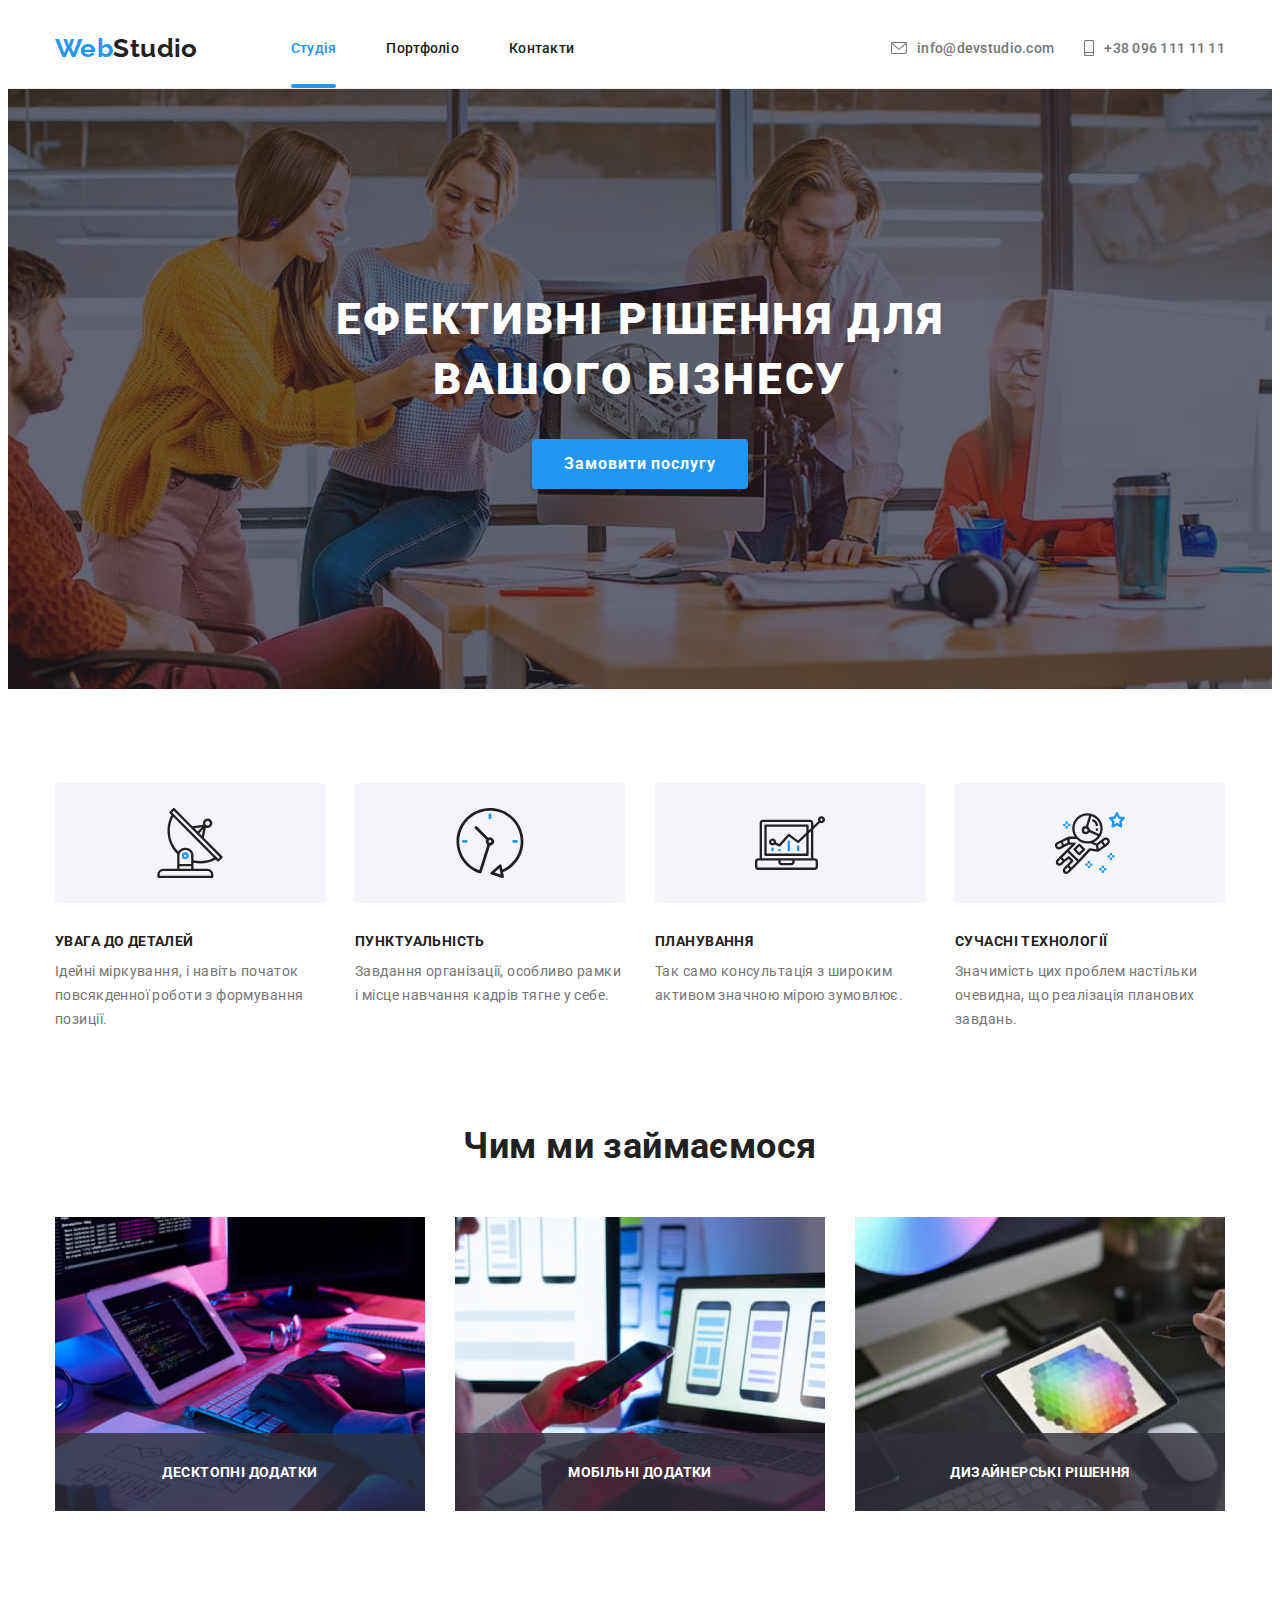
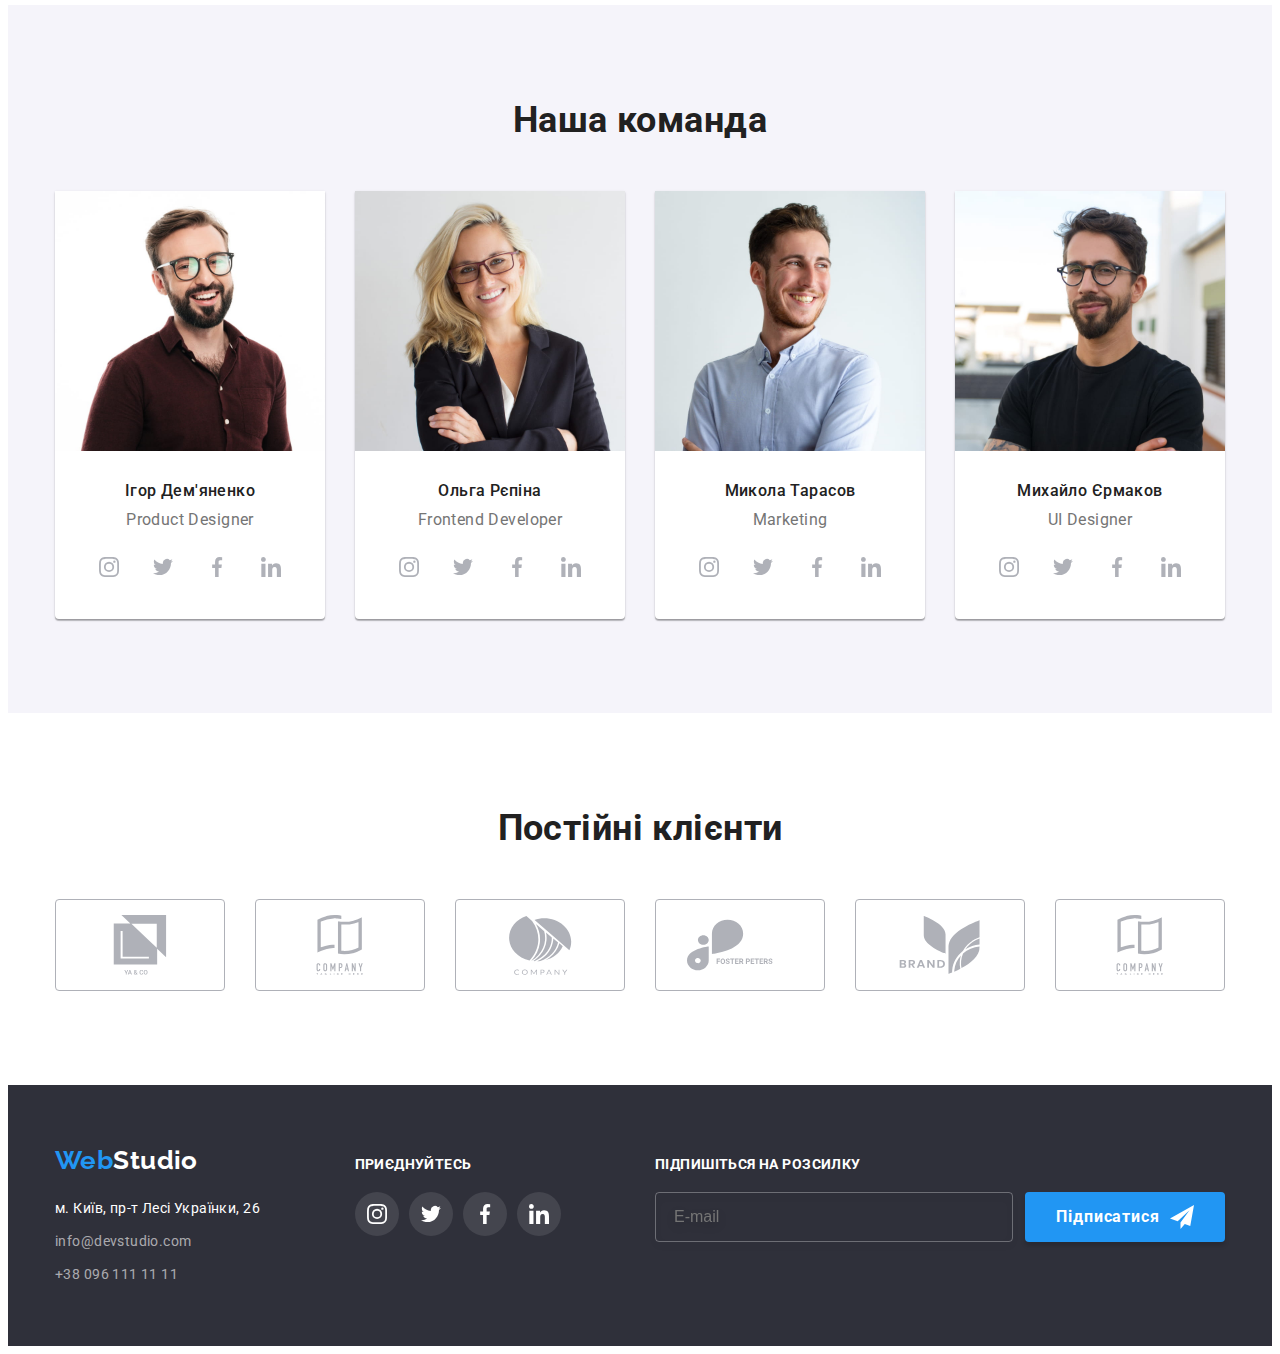
==== commit cc2de338: "виправлення помилок за Вашим відео" ====
--- a/index.html
+++ b/index.html
@@ -23,7 +23,6 @@
     />
     <!-- Власні стилі -->
     <link rel="stylesheet" href="./css/main.min.css" />
-    <!-- <link rel="stylesheet" href="./css/styles.css" /> -->
   </head>
   <body class="page">
     <!--шапка-->
--- a/css/main.min.css
+++ b/css/main.min.css
@@ -1 +1 @@
-:root{--main-font: Roboto, sans-serif;--secondary-font: Raleway, sans-serif;--main-headers-color: #212121;--main-txt-color: #757575;--main-accent-color: #2196f3;--light-txt-color: #ffffff;--light-footer-links-cl: rgba(255, 255, 255, 0.6);--icons-color: #afb1b8;background-color:#fff;--background-secondary-cl: #2f303a;--background-elements: #f5f4fa;--background-light-cl: #ffffff;--number-of-gaps-two: 2;--number-of-gaps-three: 3;--number-of-items-three: 3;--number-of-items-four: 4;--anim-main: 2500ms cubic-bezier(0.4, 0, 0.2, 1)}.visually-hidden{position:absolute;width:1px;height:1px;margin:-1px;border:0;padding:0;white-space:nowrap;-webkit-clip-path:inset(100%);clip-path:inset(100%);clip:rect(0 0 0 0);overflow:hidden}body{font-family:var(--main-font);color:var(--main-txt-color);font-size:14px;line-height:1.7142857143;letter-spacing:.03em}.section{padding-top:94px;padding-bottom:94px}.section-title{font-size:36px;line-height:1.1666666667;text-align:center;margin-bottom:50px;color:var(--main-headers-color)}.container{width:1200px;padding-left:15px;padding-right:15px;margin-left:auto;margin-right:auto}html{-webkit-box-sizing:border-box;box-sizing:border-box}*,*::after,*::before{-webkit-box-sizing:inherit;box-sizing:inherit}h1,h2,h3,h4,h5,h6,p{margin:0}img{display:block;max-width:100%;height:auto}address{font-style:normal}.link{text-decoration:none;color:inherit}.list{list-style:none;margin:0;padding:0}.header{border-bottom:1px solid #ececec}.header .container{display:-webkit-box;display:-ms-flexbox;display:flex;-webkit-box-align:center;-ms-flex-align:center;align-items:center}.header-logo{padding-right:93px;-webkit-transition:color var(--anim-main);transition:color var(--anim-main)}.header-nav{display:-webkit-box;display:-ms-flexbox;display:flex;margin-right:auto;-webkit-box-align:center;-ms-flex-align:center;align-items:center}.header-list{display:-webkit-box;display:-ms-flexbox;display:flex;-webkit-box-pack:center;-ms-flex-pack:center;justify-content:center;-webkit-box-align:center;-ms-flex-align:center;align-items:center;gap:50px}.header-cont-list{display:-webkit-box;display:-ms-flexbox;display:flex;-webkit-box-pack:center;-ms-flex-pack:center;justify-content:center;-webkit-box-align:center;-ms-flex-align:center;align-items:center;gap:30px}.header-item{display:-webkit-box;display:-ms-flexbox;display:flex;-webkit-box-pack:center;-ms-flex-pack:center;justify-content:center;-webkit-box-align:center;-ms-flex-align:center;align-items:center}.header-cont-icon{margin-right:10px;fill:currentColor}.header-nav-link{position:relative;font-weight:500;line-height:1.1428571429;letter-spacing:.02em;color:var(--main-headers-color);padding-top:32px;padding-bottom:32px;-webkit-transition:color var(--anim-main);transition:color var(--anim-main)}.header-nav-link:hover,.header-nav-link:focus{color:var(--main-accent-color)}.header-nav-link::after{content:"";display:block;width:100%;height:4px;border-radius:2px;background-color:var(--main-accent-color);position:absolute;left:0;bottom:0;opacity:0;-webkit-transform:scaleX(0);transform:scaleX(0);-webkit-transition:background-color var(--anim-main),opacity var(--anim-main),-webkit-transform var(--anim-main);transition:background-color var(--anim-main),opacity var(--anim-main),-webkit-transform var(--anim-main);transition:background-color var(--anim-main),transform var(--anim-main),opacity var(--anim-main);transition:background-color var(--anim-main),transform var(--anim-main),opacity var(--anim-main),-webkit-transform var(--anim-main)}.header-nav-link:hover::after,.header-nav-link:focus::after{opacity:1;-webkit-transform:scaleX(1);transform:scaleX(1)}.header-cont-link{display:-webkit-box;display:-ms-flexbox;display:flex;-webkit-box-align:center;-ms-flex-align:center;align-items:center;font-weight:500;line-height:1.1428571429;letter-spacing:.02em;color:var(--main-txt-color);padding-top:32px;padding-bottom:32px;-webkit-transition:color var(--anim-main);transition:color var(--anim-main)}.header-cont-link:hover,.header-cont-link:focus{color:var(--main-accent-color)}.current-page{position:relative;color:var(--main-accent-color)}.current-page::after{content:"";display:block;width:100%;height:4px;border-radius:2px;background-color:var(--main-accent-color);position:absolute;left:0;bottom:0;opacity:1;-webkit-transform:scaleX(1);transform:scaleX(1);-webkit-transition:-webkit-transform var(--anim-main);transition:-webkit-transform var(--anim-main);transition:transform var(--anim-main);transition:transform var(--anim-main), -webkit-transform var(--anim-main)}.hero{height:600px;max-width:1600px;margin:0 auto;background-color:var(--background-secondary-cl);background-image:-webkit-gradient(linear, left top, right top, from(rgba(47, 48, 58, 0.4)), to(rgba(47, 48, 58, 0.4))),url("../images/hero/Img-sq.jpg");background-image:linear-gradient(to right, rgba(47, 48, 58, 0.4), rgba(47, 48, 58, 0.4)),url("../images/hero/Img-sq.jpg");background-repeat:no-repeat;background-size:cover;background-position:center;text-align:center;padding-top:200px;padding-bottom:200px}.hero-title{width:696px;margin-left:auto;margin-right:auto;margin-bottom:30px;font-weight:900;font-size:44px;line-height:1.3636363636;text-align:center;letter-spacing:.06em;text-transform:uppercase;color:var(--light-txt-color)}.speciality__list{display:-webkit-box;display:-ms-flexbox;display:flex;-ms-flex-wrap:wrap;flex-wrap:wrap;gap:30px}.speciality__item{width:270px;-ms-flex-preferred-size:calc((100% - 30px*var(--number-of-gaps-three))/var(--number-of-items-four));flex-basis:calc((100% - 30px*var(--number-of-gaps-three))/var(--number-of-items-four))}.speciality__title{margin-bottom:10px;font-size:14px;line-height:1.1428571429;text-transform:uppercase;color:var(--main-headers-color)}.speciality__thumb{display:-webkit-box;display:-ms-flexbox;display:flex;-webkit-box-pack:center;-ms-flex-pack:center;justify-content:center;-webkit-box-align:center;-ms-flex-align:center;align-items:center;width:270px;height:120px;margin-bottom:30px;background-size:cover;background-color:var(--background-elements);border-radius:4px}.section-what{padding-top:0}.section-what__list{display:-webkit-box;display:-ms-flexbox;display:flex;-ms-flex-wrap:wrap;flex-wrap:wrap;gap:30px}.section-what__item{position:relative;-ms-flex-preferred-size:calc((100% - 30px*var(--number-of-gaps-two))/var(--number-of-items-three));flex-basis:calc((100% - 30px*var(--number-of-gaps-two))/var(--number-of-items-three))}.section-what__overtext{position:absolute;left:0;bottom:0;width:100%;height:auto;font-weight:700;text-align:center;text-transform:uppercase;padding:27px;background:rgba(47,48,58,.8);color:var(--light-txt-color)}.section-team{background-color:var(--background-elements)}.section-team__list{display:-webkit-box;display:-ms-flexbox;display:flex;-ms-flex-wrap:wrap;flex-wrap:wrap;gap:30px}.section-team__item{-ms-flex-preferred-size:calc((100% - 30px*var(--number-of-gaps-three))/var(--number-of-items-four));flex-basis:calc((100% - 30px*var(--number-of-gaps-three))/var(--number-of-items-four));-webkit-box-shadow:0px 1px 3px rgba(0,0,0,.12),0px 1px 1px rgba(0,0,0,.14),0px 2px 1px rgba(0,0,0,.2);box-shadow:0px 1px 3px rgba(0,0,0,.12),0px 1px 1px rgba(0,0,0,.14),0px 2px 1px rgba(0,0,0,.2);border-radius:0px 0px 4px 4px;background-color:var(--background-light-cl)}.section-team__name{font-weight:500;font-size:16px;line-height:1.1875;text-align:center;color:var(--main-headers-color);margin-bottom:10px}.section-team__position{font-size:16px;line-height:1.1875;text-align:center;margin-bottom:16px}.section-team__thumb{padding-top:30px;padding-left:10px;padding-right:10px;padding-bottom:30px}.section-team__socials-list{display:-webkit-box;display:-ms-flexbox;display:flex;-webkit-box-pack:center;-ms-flex-pack:center;justify-content:center;-webkit-box-align:center;-ms-flex-align:center;align-items:center;gap:10px}.section-team__socials-link{display:-webkit-box;display:-ms-flexbox;display:flex;-webkit-box-pack:center;-ms-flex-pack:center;justify-content:center;-webkit-box-align:center;-ms-flex-align:center;align-items:center;text-align:center;width:44px;height:44px;border-radius:50%;color:var(--icons-color);-webkit-transition:background-color var(--anim-main),color var(--anim-main);transition:background-color var(--anim-main),color var(--anim-main)}.section-team__socials-link:hover,.section-team__socials-link:focus{color:var(--light-txt-color);background-color:var(--main-accent-color)}.section-team__socials-icon{fill:currentColor}.section-clients-list{display:-webkit-box;display:-ms-flexbox;display:flex;-ms-flex-wrap:wrap;flex-wrap:wrap;-webkit-box-pack:center;-ms-flex-pack:center;justify-content:center;-webkit-box-align:center;-ms-flex-align:center;align-items:center;gap:30px;-ms-flex-preferred-size:calc((100% - 30px)/6);flex-basis:calc((100% - 30px)/6);fill:var(--icons-color);cursor:pointer}.sec-clients-link{display:-webkit-box;display:-ms-flexbox;display:flex;-webkit-box-pack:center;-ms-flex-pack:center;justify-content:center;-webkit-box-align:center;-ms-flex-align:center;align-items:center;width:170px;height:92px;border-radius:4px;border:1px solid var(--icons-color);color:var(--icons-color);-webkit-transition:border-color var(--anim-main),color var(--anim-main);transition:border-color var(--anim-main),color var(--anim-main)}.sec-clients-link:hover,.sec-clients-link:focus{color:var(--main-accent-color);border-color:var(--main-accent-color)}.clients-icons{fill:currentColor}.footer{background-color:var(--background-secondary-cl);padding-top:60px;padding-bottom:60px}.footer-socials-list{display:-webkit-box;display:-ms-flexbox;display:flex;-webkit-box-pack:center;-ms-flex-pack:center;justify-content:center;-webkit-box-align:center;-ms-flex-align:center;align-items:center;gap:10px}.footer-logo{display:inline-block;margin-bottom:20px}.footer-logo:hover,.footer-logo:focus{color:var(--main-accent-color)}.footer-logo,.link-map{color:var(--light-txt-color);text-decoration:none;-webkit-transition:color var(--anim-main);transition:color var(--anim-main)}.footer-item{margin-bottom:9px}.footer-item:last-child{margin-bottom:0}.footer-link{color:var(--light-footer-links-cl);-webkit-transition:color var(--anim-main);transition:color var(--anim-main)}.footer-link:hover,.footer-link:focus{color:var(--main-accent-color)}.footer-common{display:-webkit-box;display:-ms-flexbox;display:flex;-webkit-box-pack:justify;-ms-flex-pack:justify;justify-content:space-between;-webkit-box-align:baseline;-ms-flex-align:baseline;align-items:baseline}.footer-addr{display:-webkit-box;display:-ms-flexbox;display:flex;-webkit-box-orient:vertical;-webkit-box-direction:normal;-ms-flex-direction:column;flex-direction:column}.footer-wecome-socials{display:-webkit-box;display:-ms-flexbox;display:flex;-webkit-box-orient:vertical;-webkit-box-direction:normal;-ms-flex-direction:column;flex-direction:column}.footer-welcome{font-weight:700;font-size:14px;line-height:1.1428571429;text-transform:uppercase;color:var(--light-txt-color);margin-bottom:20px}.footer-socials-link{display:-webkit-box;display:-ms-flexbox;display:flex;-webkit-box-pack:center;-ms-flex-pack:center;justify-content:center;-webkit-box-align:center;-ms-flex-align:center;align-items:center;text-align:left;width:44px;height:44px;border-radius:50%;background-color:rgba(255,255,255,.1);-webkit-transition:background-color var(--anim-main);transition:background-color var(--anim-main)}.footer-socials-link:hover,.footer-socials-link:focus{color:var(--light-txt-color);background-color:var(--main-accent-color)}.footer-socials-icon{fill:var(--light-txt-color)}.subscribe-form-field{display:-webkit-box;display:-ms-flexbox;display:flex;-webkit-box-pack:center;-ms-flex-pack:center;justify-content:center;-webkit-box-align:center;-ms-flex-align:center;align-items:center;gap:12px}.subscribe-title{font-weight:700;font-size:14px;line-height:16px;letter-spacing:.03em;text-transform:uppercase;color:var(--light-txt-color);margin-bottom:20px}.subscribe-form-btn{display:-webkit-inline-box;display:-ms-inline-flexbox;display:inline-flex;-webkit-box-pack:center;-ms-flex-pack:center;justify-content:center;-webkit-box-align:center;-ms-flex-align:center;align-items:center;gap:10px;width:200px;height:50px}.sub-btn-icon{fill:currentColor}.subscribe-form-input{width:358px;height:50px;padding-left:18px;font-size:16px;color:var(--light-txt-color);line-height:1.25;outline:rgba(0,0,0,0);background-color:rgba(0,0,0,0);border:1px solid rgba(255,255,255,.3);-webkit-filter:drop-shadow(0px 4px 4px rgba(0, 0, 0, 0.15));filter:drop-shadow(0px 4px 4px rgba(0, 0, 0, 0.15));border-radius:4px;-webkit-transition:border-color var(--anim-main);transition:border-color var(--anim-main)}.subscribe-form-input:focus{border-color:var(--main-accent-color)}.sec-prj-list-rbtn{display:-webkit-box;display:-ms-flexbox;display:flex;-webkit-box-pack:center;-ms-flex-pack:center;justify-content:center;-webkit-box-align:center;-ms-flex-align:center;align-items:center;margin-bottom:50px;gap:8px}.rbtn{font-family:inherit;font-weight:500;font-size:16px;line-height:1.625;background-color:var(--background-elements);color:var(--main-headers-color);border-radius:4px;border:0;padding:6px 22px;cursor:pointer;-webkit-transition:background-color var(--anim-main),color var(--anim-main),-webkit-box-shadow var(--anim-main);transition:background-color var(--anim-main),color var(--anim-main),-webkit-box-shadow var(--anim-main);transition:background-color var(--anim-main),color var(--anim-main),box-shadow var(--anim-main);transition:background-color var(--anim-main),color var(--anim-main),box-shadow var(--anim-main),-webkit-box-shadow var(--anim-main)}.rbtn:hover,.rbtn:focus{background-color:var(--main-accent-color);color:var(--light-txt-color);-webkit-box-shadow:0px 3px 1px rgba(0,0,0,.1),0px 1px 2px rgba(0,0,0,.08),0px 2px 2px rgba(0,0,0,.12);box-shadow:0px 3px 1px rgba(0,0,0,.1),0px 1px 2px rgba(0,0,0,.08),0px 2px 2px rgba(0,0,0,.12)}.current-rbtn{background-color:var(--main-accent-color);color:var(--light-txt-color)}.prg-thumb{position:relative;overflow:hidden}.prg-over-text{padding:63px 24px;color:var(--light-txt-color);font-size:18px;line-height:1.5555555556;position:absolute;top:0;left:0;width:100%;height:100%;opacity:1;background:rgba(33,150,243,.9);-webkit-transform:translateY(101%);transform:translateY(101%);-webkit-transition:-webkit-transform var(--anim-main);transition:-webkit-transform var(--anim-main);transition:transform var(--anim-main);transition:transform var(--anim-main), -webkit-transform var(--anim-main)}.project-name{font-weight:500;font-size:18px;line-height:2;text-align:left;color:var(--main-headers-color)}.project-text{font-size:16px;line-height:1.875;color:var(--main-txt-color)}.sec-prg-list{display:-webkit-box;display:-ms-flexbox;display:flex;-ms-flex-wrap:wrap;flex-wrap:wrap;gap:30px}.sec-prg-item{display:-webkit-box;display:-ms-flexbox;display:flex;-ms-flex-preferred-size:calc((100% - 30px*var(--number-of-gaps-two))/var(--number-of-items-three));flex-basis:calc((100% - 30px*var(--number-of-gaps-two))/var(--number-of-items-three))}.sec-prg-link{text-decoration:none;border:1px solid #eee;border-radius:4px;-webkit-transition:-webkit-box-shadow var(--anim-main);transition:-webkit-box-shadow var(--anim-main);transition:box-shadow var(--anim-main);transition:box-shadow var(--anim-main), -webkit-box-shadow var(--anim-main)}.sec-prg-link:hover,.sec-prg-link:focus{-webkit-box-shadow:0px 1px 1px rgba(0,0,0,.12),0px 4px 4px rgba(0,0,0,.06),1px 4px 6px rgba(0,0,0,.16);box-shadow:0px 1px 1px rgba(0,0,0,.12),0px 4px 4px rgba(0,0,0,.06),1px 4px 6px rgba(0,0,0,.16)}.sec-prg-link:hover .prg-over-text,.sec-prg-link:focus .prg-over-text{-webkit-transform:translateY(0);transform:translateY(0)}.sec-prg-list .project-name{padding-right:24px;padding-top:20px;padding-left:24px;margin-bottom:4px}.sec-prg-list .project-text{padding-right:24px;padding-left:24px;padding-bottom:20px}.backdrop{position:fixed;top:0;left:0;z-index:1000;width:100%;height:100%;background-color:rgba(0,0,0,.2);-webkit-transition:visibility var(--anim-main),opacity var(--anim-main);transition:visibility var(--anim-main),opacity var(--anim-main)}.backdrop.is-hidden{opacity:0;pointer-events:none;visibility:hidden;scale:.9}.backdrop.is-hidden .modal{-webkit-transform:translate(-50%, -50%) scale(0.9);transform:translate(-50%, -50%) scale(0.9);-webkit-transition:-webkit-transform var(--anim-main);transition:-webkit-transform var(--anim-main);transition:transform var(--anim-main);transition:transform var(--anim-main), -webkit-transform var(--anim-main)}.modal{padding:40px;position:absolute;top:50%;left:50%;width:528px;height:581px;background-color:var(--background-light-cl);border-radius:4px;-webkit-box-shadow:0px 1px 3px rgba(0,0,0,.12),0px 1px 1px rgba(0,0,0,.14),0px 2px 1px rgba(0,0,0,.2);box-shadow:0px 1px 3px rgba(0,0,0,.12),0px 1px 1px rgba(0,0,0,.14),0px 2px 1px rgba(0,0,0,.2);-webkit-transform:translate(-50%, -50%) scale(1);transform:translate(-50%, -50%) scale(1);-webkit-transition:-webkit-transform var(--anim-main);transition:-webkit-transform var(--anim-main);transition:transform var(--anim-main);transition:transform var(--anim-main), -webkit-transform var(--anim-main)}.modal-btn{position:absolute;top:10px;right:10px;width:30px;height:30px;display:-webkit-box;display:-ms-flexbox;display:flex;-webkit-box-pack:center;-ms-flex-pack:center;justify-content:center;-webkit-box-align:center;-ms-flex-align:center;align-items:center;padding:0;background-color:var(--background-light-cl);border-radius:50%;border:1px solid rgba(0,0,0,.1);cursor:pointer;-webkit-transition:color var(--anim-main);transition:color var(--anim-main)}.modal-btn:hover,.modal-btn:focus{color:var(--main-accent-color)}.modal-btn-icon{fill:currentColor}.register-form-title{display:block;text-align:center;font-style:normal;font-weight:700;font-size:20px;line-height:1.15;color:var(--main-headers-color);letter-spacing:.03em;margin-bottom:12px}.register-form-group{margin-bottom:20px}.register-form-field{position:relative;display:block;margin-bottom:10px}.register-form-field:last-child{margin-bottom:0}.register-form-label{display:block;font-size:12px;line-height:1.1666666667;margin-bottom:4px}.register-form-input{width:100%;height:40px;padding-left:42px;padding-right:42px;border:1px solid rgba(33,33,33,.2);border-radius:4px;outline:rgba(0,0,0,0);-webkit-transition:border-color var(--anim-main);transition:border-color var(--anim-main)}.register-form-input:focus{border-color:var(--main-accent-color)}.register-form-icon{position:absolute;top:50%;left:12px;-webkit-transition:fill var(--anim-main);transition:fill var(--anim-main)}.register-form-input:focus~.register-form-icon{fill:var(--main-accent-color)}.register-form-message{display:block;width:100%;height:120px;padding:12px;font-size:12px;line-height:1.1666666667;letter-spacing:.01em;color:rgba(117,117,117,.5);resize:none;outline:rgba(0,0,0,0);border:1px solid rgba(33,33,33,.2);border-radius:4px;-webkit-transition:border-color var(--anim-main);transition:border-color var(--anim-main)}.register-form-message:focus{border-color:var(--main-accent-color);font-size:16px;color:var(--main-headers-color)}.register-form-agreement{display:-webkit-box;display:-ms-flexbox;display:flex;-webkit-box-align:center;-ms-flex-align:center;align-items:center;-webkit-box-pack:center;-ms-flex-pack:center;justify-content:center;gap:10px;margin-bottom:30px}.icon-checked{opacity:0;-webkit-transition:opacity var(--anim-main);transition:opacity var(--anim-main)}.register-form-checkbox:checked+.register-form-icons .icon-checked{opacity:1}.icon-unchecked{-webkit-transition:opacity var(--anim-main);transition:opacity var(--anim-main)}.register-form-checkbox:checked+.register-form-icons .icon-unchecked{opacity:0}.register-form-checkbox:focus-visible:not(:checked)+.register-form-icons,.register-form-checkbox:focus-visible:checked+.register-form-icons,.register-form-checkbox:disabled+.register-form-icons{outline:rgba(0,0,0,0)}.register-form-checkbox:focus:focus-visible+.register-form-icons{outline:2px solid var(--main-headers-color);outline-offset:1px;border-radius:2px}.register-form-desc{font-size:14px;-webkit-user-select:none;-moz-user-select:none;-ms-user-select:none;user-select:none}.register-form-link{color:var(--main-accent-color)}.register-form-btn{display:block;width:200px;height:50px;margin:0 auto}.logo{font-family:var(--secondary-font);font-style:normal;font-weight:700;font-size:26px;line-height:1.1923076923;color:var(--main-headers-color);text-decoration:none;-webkit-transition:color var(--anim-main);transition:color var(--anim-main)}.logo-first-word{color:var(--main-accent-color);-webkit-transition:color var(--anim-main);transition:color var(--anim-main)}.logo:hover,.logo:focus{color:var(--main-accent-color)}.btn{font-family:inherit;font-weight:700;font-size:16px;line-height:1.875;letter-spacing:.06em;width:216px;height:50px;color:var(--light-txt-color);background-color:var(--main-accent-color);border-radius:4px;border:0;-webkit-box-shadow:0px 4px 4px rgba(0,0,0,.15);box-shadow:0px 4px 4px rgba(0,0,0,.15);cursor:pointer;-webkit-transition:background-color var(--anim-main),color var(--anim-main),-webkit-box-shadow var(--anim-main);transition:background-color var(--anim-main),color var(--anim-main),-webkit-box-shadow var(--anim-main);transition:box-shadow var(--anim-main),background-color var(--anim-main),color var(--anim-main);transition:box-shadow var(--anim-main),background-color var(--anim-main),color var(--anim-main),-webkit-box-shadow var(--anim-main)}.btn:hover,.btn:focus{background-color:var(--background-elements);color:var(--main-headers-color)}/*# sourceMappingURL=main.min.css.map */+:root{--main-font: Roboto, sans-serif;--secondary-font: Raleway, sans-serif;--main-headers-color: #212121;--main-txt-color: #757575;--main-accent-color: #2196f3;--light-txt-color: #ffffff;--light-footer-links-cl: rgba(255, 255, 255, 0.6);--icons-color: #afb1b8;background-color:#fff;--background-secondary-cl: #2f303a;--background-elements: #f5f4fa;--background-light-cl: #ffffff;--number-of-gaps-two: 2;--number-of-gaps-three: 3;--number-of-items-three: 3;--number-of-items-four: 4;--anim-main: 250ms cubic-bezier(0.4, 0, 0.2, 1)}.visually-hidden{position:absolute;width:1px;height:1px;margin:-1px;border:0;padding:0;white-space:nowrap;-webkit-clip-path:inset(100%);clip-path:inset(100%);clip:rect(0 0 0 0);overflow:hidden}body{font-family:var(--main-font);color:var(--main-txt-color);font-size:14px;line-height:1.7142857143;letter-spacing:.03em}.section{padding-top:94px;padding-bottom:94px}.section-title{font-size:36px;line-height:1.1666666667;text-align:center;margin-bottom:50px;color:var(--main-headers-color)}.container{width:1200px;padding-left:15px;padding-right:15px;margin-left:auto;margin-right:auto}html{-webkit-box-sizing:border-box;box-sizing:border-box}*,*::after,*::before{-webkit-box-sizing:inherit;box-sizing:inherit}h1,h2,h3,h4,h5,h6,p{margin:0}img{display:block;max-width:100%;height:auto}address{font-style:normal}.link{text-decoration:none;color:inherit}.list{list-style:none;margin:0;padding:0}.logo{font-family:var(--secondary-font);font-style:normal;font-weight:700;font-size:26px;line-height:1.1923076923;color:var(--main-headers-color);text-decoration:none;-webkit-transition:color var(--anim-main);transition:color var(--anim-main)}.logo-first-word{color:var(--main-accent-color);-webkit-transition:color var(--anim-main);transition:color var(--anim-main)}.btn{font-family:inherit;font-weight:700;font-size:16px;line-height:1.875;letter-spacing:.06em;width:216px;height:50px;color:var(--light-txt-color);background-color:var(--main-accent-color);border-radius:4px;border:0;-webkit-box-shadow:0px 4px 4px rgba(0,0,0,.15);box-shadow:0px 4px 4px rgba(0,0,0,.15);cursor:pointer;-webkit-transition:background-color var(--anim-main),color var(--anim-main),-webkit-box-shadow var(--anim-main);transition:background-color var(--anim-main),color var(--anim-main),-webkit-box-shadow var(--anim-main);transition:box-shadow var(--anim-main),background-color var(--anim-main),color var(--anim-main);transition:box-shadow var(--anim-main),background-color var(--anim-main),color var(--anim-main),-webkit-box-shadow var(--anim-main)}.btn:hover,.btn:focus{background-color:var(--background-elements);color:var(--main-headers-color)}.sec-prj-list-rbtn{display:-webkit-box;display:-ms-flexbox;display:flex;-webkit-box-pack:center;-ms-flex-pack:center;justify-content:center;-webkit-box-align:center;-ms-flex-align:center;align-items:center;margin-bottom:50px;gap:8px}.rbtn{font-family:inherit;font-weight:500;font-size:16px;line-height:1.625;background-color:var(--background-elements);color:var(--main-headers-color);border-radius:4px;border:0;padding:6px 22px;cursor:pointer;-webkit-transition:background-color var(--anim-main),color var(--anim-main),-webkit-box-shadow var(--anim-main);transition:background-color var(--anim-main),color var(--anim-main),-webkit-box-shadow var(--anim-main);transition:background-color var(--anim-main),color var(--anim-main),box-shadow var(--anim-main);transition:background-color var(--anim-main),color var(--anim-main),box-shadow var(--anim-main),-webkit-box-shadow var(--anim-main)}.rbtn:hover,.rbtn:focus{background-color:var(--main-accent-color);color:var(--light-txt-color);-webkit-box-shadow:0px 3px 1px rgba(0,0,0,.1),0px 1px 2px rgba(0,0,0,.08),0px 2px 2px rgba(0,0,0,.12);box-shadow:0px 3px 1px rgba(0,0,0,.1),0px 1px 2px rgba(0,0,0,.08),0px 2px 2px rgba(0,0,0,.12)}.current-rbtn{background-color:var(--main-accent-color);color:var(--light-txt-color)}.header{border-bottom:1px solid #ececec}.header .container{display:-webkit-box;display:-ms-flexbox;display:flex;-webkit-box-align:center;-ms-flex-align:center;align-items:center}.header-logo{padding-right:93px;-webkit-transition:color var(--anim-main);transition:color var(--anim-main)}.header-nav{display:-webkit-box;display:-ms-flexbox;display:flex;margin-right:auto;-webkit-box-align:center;-ms-flex-align:center;align-items:center}.header-list{display:-webkit-box;display:-ms-flexbox;display:flex;-webkit-box-pack:center;-ms-flex-pack:center;justify-content:center;-webkit-box-align:center;-ms-flex-align:center;align-items:center;gap:50px}.header-cont-list{display:-webkit-box;display:-ms-flexbox;display:flex;-webkit-box-pack:center;-ms-flex-pack:center;justify-content:center;-webkit-box-align:center;-ms-flex-align:center;align-items:center;gap:30px}.header-item{display:-webkit-box;display:-ms-flexbox;display:flex;-webkit-box-pack:center;-ms-flex-pack:center;justify-content:center;-webkit-box-align:center;-ms-flex-align:center;align-items:center}.header-cont-icon{margin-right:10px;fill:currentColor}.header-nav-link{position:relative;font-weight:500;line-height:1.1428571429;letter-spacing:.02em;color:var(--main-headers-color);padding-top:32px;padding-bottom:32px;-webkit-transition:color var(--anim-main);transition:color var(--anim-main)}.header-nav-link:hover,.header-nav-link:focus{color:var(--main-accent-color)}.header-nav-link::after{content:"";display:block;width:100%;height:4px;border-radius:2px;background-color:var(--main-accent-color);position:absolute;left:0;bottom:0;opacity:0;-webkit-transform:scaleX(0);transform:scaleX(0);-webkit-transition:background-color var(--anim-main),opacity var(--anim-main),-webkit-transform var(--anim-main);transition:background-color var(--anim-main),opacity var(--anim-main),-webkit-transform var(--anim-main);transition:background-color var(--anim-main),transform var(--anim-main),opacity var(--anim-main);transition:background-color var(--anim-main),transform var(--anim-main),opacity var(--anim-main),-webkit-transform var(--anim-main)}.header-nav-link:hover::after,.header-nav-link:focus::after{opacity:1;-webkit-transform:scaleX(1);transform:scaleX(1)}.header-cont-link{display:-webkit-box;display:-ms-flexbox;display:flex;-webkit-box-align:center;-ms-flex-align:center;align-items:center;font-weight:500;line-height:1.1428571429;letter-spacing:.02em;color:var(--main-txt-color);padding-top:32px;padding-bottom:32px;-webkit-transition:color var(--anim-main);transition:color var(--anim-main)}.header-cont-link:hover,.header-cont-link:focus{color:var(--main-accent-color)}.current-page{position:relative;color:var(--main-accent-color)}.current-page::after{content:"";display:block;width:100%;height:4px;border-radius:2px;background-color:var(--main-accent-color);position:absolute;left:0;bottom:0;opacity:1;-webkit-transform:scaleX(1);transform:scaleX(1);-webkit-transition:-webkit-transform var(--anim-main);transition:-webkit-transform var(--anim-main);transition:transform var(--anim-main);transition:transform var(--anim-main), -webkit-transform var(--anim-main)}.hero{height:600px;max-width:1600px;margin:0 auto;background-color:var(--background-secondary-cl);background-image:-webkit-gradient(linear, left top, right top, from(rgba(47, 48, 58, 0.4)), to(rgba(47, 48, 58, 0.4))),url("../images/hero/Img-sq.jpg");background-image:linear-gradient(to right, rgba(47, 48, 58, 0.4), rgba(47, 48, 58, 0.4)),url("../images/hero/Img-sq.jpg");background-repeat:no-repeat;background-size:cover;background-position:center;text-align:center;padding-top:200px;padding-bottom:200px}.hero-title{width:696px;margin-left:auto;margin-right:auto;margin-bottom:30px;font-weight:900;font-size:44px;line-height:1.3636363636;text-align:center;letter-spacing:.06em;text-transform:uppercase;color:var(--light-txt-color)}.speciality__list{display:-webkit-box;display:-ms-flexbox;display:flex;-ms-flex-wrap:wrap;flex-wrap:wrap;gap:30px}.speciality__item{width:270px;-ms-flex-preferred-size:calc((100% - 30px*var(--number-of-gaps-three))/var(--number-of-items-four));flex-basis:calc((100% - 30px*var(--number-of-gaps-three))/var(--number-of-items-four))}.speciality__title{margin-bottom:10px;font-size:14px;line-height:1.1428571429;text-transform:uppercase;color:var(--main-headers-color)}.speciality__thumb{display:-webkit-box;display:-ms-flexbox;display:flex;-webkit-box-pack:center;-ms-flex-pack:center;justify-content:center;-webkit-box-align:center;-ms-flex-align:center;align-items:center;width:270px;height:120px;margin-bottom:30px;background-size:cover;background-color:var(--background-elements);border-radius:4px}.section-what{padding-top:0}.section-what__list{display:-webkit-box;display:-ms-flexbox;display:flex;-ms-flex-wrap:wrap;flex-wrap:wrap;gap:30px}.section-what__item{position:relative;-ms-flex-preferred-size:calc((100% - 30px*var(--number-of-gaps-two))/var(--number-of-items-three));flex-basis:calc((100% - 30px*var(--number-of-gaps-two))/var(--number-of-items-three))}.section-what__overtext{position:absolute;left:0;bottom:0;width:100%;height:auto;font-weight:700;text-align:center;text-transform:uppercase;padding:27px;background:rgba(47,48,58,.8);color:var(--light-txt-color)}.section-team{background-color:var(--background-elements)}.section-team__list{display:-webkit-box;display:-ms-flexbox;display:flex;-ms-flex-wrap:wrap;flex-wrap:wrap;gap:30px}.section-team__item{-ms-flex-preferred-size:calc((100% - 30px*var(--number-of-gaps-three))/var(--number-of-items-four));flex-basis:calc((100% - 30px*var(--number-of-gaps-three))/var(--number-of-items-four));-webkit-box-shadow:0px 1px 3px rgba(0,0,0,.12),0px 1px 1px rgba(0,0,0,.14),0px 2px 1px rgba(0,0,0,.2);box-shadow:0px 1px 3px rgba(0,0,0,.12),0px 1px 1px rgba(0,0,0,.14),0px 2px 1px rgba(0,0,0,.2);border-radius:0px 0px 4px 4px;background-color:var(--background-light-cl)}.section-team__name{font-weight:500;font-size:16px;line-height:1.1875;text-align:center;color:var(--main-headers-color);margin-bottom:10px}.section-team__position{font-size:16px;line-height:1.1875;text-align:center;margin-bottom:16px}.section-team__thumb{padding-top:30px;padding-left:10px;padding-right:10px;padding-bottom:30px}.section-team__socials-list{display:-webkit-box;display:-ms-flexbox;display:flex;-webkit-box-pack:center;-ms-flex-pack:center;justify-content:center;-webkit-box-align:center;-ms-flex-align:center;align-items:center;gap:10px}.section-team__socials-link{display:-webkit-box;display:-ms-flexbox;display:flex;-webkit-box-pack:center;-ms-flex-pack:center;justify-content:center;-webkit-box-align:center;-ms-flex-align:center;align-items:center;text-align:center;width:44px;height:44px;border-radius:50%;color:var(--icons-color);-webkit-transition:background-color var(--anim-main),color var(--anim-main);transition:background-color var(--anim-main),color var(--anim-main)}.section-team__socials-link:hover,.section-team__socials-link:focus{color:var(--light-txt-color);background-color:var(--main-accent-color)}.section-team__socials-icon{fill:currentColor}.section-clients-list{display:-webkit-box;display:-ms-flexbox;display:flex;-ms-flex-wrap:wrap;flex-wrap:wrap;-webkit-box-pack:center;-ms-flex-pack:center;justify-content:center;-webkit-box-align:center;-ms-flex-align:center;align-items:center;gap:30px;-ms-flex-preferred-size:calc((100% - 30px)/6);flex-basis:calc((100% - 30px)/6);fill:var(--icons-color);cursor:pointer}.sec-clients-link{display:-webkit-box;display:-ms-flexbox;display:flex;-webkit-box-pack:center;-ms-flex-pack:center;justify-content:center;-webkit-box-align:center;-ms-flex-align:center;align-items:center;width:170px;height:92px;border-radius:4px;border:1px solid var(--icons-color);color:var(--icons-color);-webkit-transition:border-color var(--anim-main),color var(--anim-main);transition:border-color var(--anim-main),color var(--anim-main)}.sec-clients-link:hover,.sec-clients-link:focus{color:var(--main-accent-color);border-color:var(--main-accent-color)}.clients-icons{fill:currentColor}.footer{background-color:var(--background-secondary-cl);padding-top:60px;padding-bottom:60px}.footer-socials-list{display:-webkit-box;display:-ms-flexbox;display:flex;-webkit-box-pack:center;-ms-flex-pack:center;justify-content:center;-webkit-box-align:center;-ms-flex-align:center;align-items:center;gap:10px}.footer-logo{display:inline-block;margin-bottom:20px;color:var(--light-txt-color)}.link-map{color:var(--light-txt-color);text-decoration:none;-webkit-transition:color var(--anim-main);transition:color var(--anim-main)}.footer-item{margin-bottom:9px}.footer-item:last-child{margin-bottom:0}.footer-link{color:var(--light-footer-links-cl);-webkit-transition:color var(--anim-main);transition:color var(--anim-main)}.footer-link:hover,.footer-link:focus{color:var(--main-accent-color)}.footer-common{display:-webkit-box;display:-ms-flexbox;display:flex;-webkit-box-pack:justify;-ms-flex-pack:justify;justify-content:space-between;-webkit-box-align:baseline;-ms-flex-align:baseline;align-items:baseline}.footer-addr{display:-webkit-box;display:-ms-flexbox;display:flex;-webkit-box-orient:vertical;-webkit-box-direction:normal;-ms-flex-direction:column;flex-direction:column}.footer-wecome-socials{display:-webkit-box;display:-ms-flexbox;display:flex;-webkit-box-orient:vertical;-webkit-box-direction:normal;-ms-flex-direction:column;flex-direction:column}.footer-welcome{font-weight:700;font-size:14px;line-height:1.1428571429;text-transform:uppercase;color:var(--light-txt-color);margin-bottom:20px}.footer-socials-link{display:-webkit-box;display:-ms-flexbox;display:flex;-webkit-box-pack:center;-ms-flex-pack:center;justify-content:center;-webkit-box-align:center;-ms-flex-align:center;align-items:center;text-align:left;width:44px;height:44px;border-radius:50%;background-color:rgba(255,255,255,.1);-webkit-transition:background-color var(--anim-main);transition:background-color var(--anim-main)}.footer-socials-link:hover,.footer-socials-link:focus{color:var(--light-txt-color);background-color:var(--main-accent-color)}.footer-socials-icon{fill:var(--light-txt-color)}.subscribe-form-field{display:-webkit-box;display:-ms-flexbox;display:flex;-webkit-box-pack:center;-ms-flex-pack:center;justify-content:center;-webkit-box-align:center;-ms-flex-align:center;align-items:center;gap:12px}.subscribe-title{font-weight:700;font-size:14px;line-height:16px;letter-spacing:.03em;text-transform:uppercase;color:var(--light-txt-color);margin-bottom:20px}.subscribe-form-btn{display:-webkit-inline-box;display:-ms-inline-flexbox;display:inline-flex;-webkit-box-pack:center;-ms-flex-pack:center;justify-content:center;-webkit-box-align:center;-ms-flex-align:center;align-items:center;gap:10px;width:200px;height:50px}.sub-btn-icon{fill:currentColor}.subscribe-form-input{width:358px;height:50px;padding-left:18px;font-size:16px;color:var(--light-txt-color);line-height:1.25;outline:rgba(0,0,0,0);background-color:rgba(0,0,0,0);border:1px solid rgba(255,255,255,.3);-webkit-filter:drop-shadow(0px 4px 4px rgba(0, 0, 0, 0.15));filter:drop-shadow(0px 4px 4px rgba(0, 0, 0, 0.15));border-radius:4px;-webkit-transition:border-color var(--anim-main);transition:border-color var(--anim-main)}.subscribe-form-input:focus{border-color:var(--main-accent-color)}.prg-thumb{position:relative;overflow:hidden}.prg-over-text{padding:63px 24px;color:var(--light-txt-color);font-size:18px;line-height:1.5555555556;position:absolute;top:0;left:0;width:100%;height:100%;opacity:1;background:rgba(33,150,243,.9);-webkit-transform:translateY(101%);transform:translateY(101%);-webkit-transition:-webkit-transform var(--anim-main);transition:-webkit-transform var(--anim-main);transition:transform var(--anim-main);transition:transform var(--anim-main), -webkit-transform var(--anim-main)}.project-name{font-weight:500;font-size:18px;line-height:2;text-align:left;color:var(--main-headers-color)}.project-text{font-size:16px;line-height:1.875;color:var(--main-txt-color)}.sec-prg-list{display:-webkit-box;display:-ms-flexbox;display:flex;-ms-flex-wrap:wrap;flex-wrap:wrap;gap:30px}.sec-prg-item{display:-webkit-box;display:-ms-flexbox;display:flex;-ms-flex-preferred-size:calc((100% - 30px*var(--number-of-gaps-two))/var(--number-of-items-three));flex-basis:calc((100% - 30px*var(--number-of-gaps-two))/var(--number-of-items-three))}.sec-prg-link{text-decoration:none;border:1px solid #eee;border-radius:4px;-webkit-transition:-webkit-box-shadow var(--anim-main);transition:-webkit-box-shadow var(--anim-main);transition:box-shadow var(--anim-main);transition:box-shadow var(--anim-main), -webkit-box-shadow var(--anim-main)}.sec-prg-link:hover,.sec-prg-link:focus{-webkit-box-shadow:0px 1px 1px rgba(0,0,0,.12),0px 4px 4px rgba(0,0,0,.06),1px 4px 6px rgba(0,0,0,.16);box-shadow:0px 1px 1px rgba(0,0,0,.12),0px 4px 4px rgba(0,0,0,.06),1px 4px 6px rgba(0,0,0,.16)}.sec-prg-link:hover .prg-over-text,.sec-prg-link:focus .prg-over-text{-webkit-transform:translateY(0);transform:translateY(0)}.sec-prg-list .project-name{padding-right:24px;padding-top:20px;padding-left:24px;margin-bottom:4px}.sec-prg-list .project-text{padding-right:24px;padding-left:24px;padding-bottom:20px}.backdrop{position:fixed;top:0;left:0;z-index:1000;width:100%;height:100%;background-color:rgba(0,0,0,.2);-webkit-transition:visibility var(--anim-main),opacity var(--anim-main);transition:visibility var(--anim-main),opacity var(--anim-main)}.backdrop.is-hidden{opacity:0;pointer-events:none;visibility:hidden;scale:.9}.backdrop.is-hidden .modal{-webkit-transform:translate(-50%, -50%) scale(0.9);transform:translate(-50%, -50%) scale(0.9);-webkit-transition:-webkit-transform var(--anim-main);transition:-webkit-transform var(--anim-main);transition:transform var(--anim-main);transition:transform var(--anim-main), -webkit-transform var(--anim-main)}.modal{padding:40px;position:absolute;top:50%;left:50%;width:528px;height:581px;background-color:var(--background-light-cl);border-radius:4px;-webkit-box-shadow:0px 1px 3px rgba(0,0,0,.12),0px 1px 1px rgba(0,0,0,.14),0px 2px 1px rgba(0,0,0,.2);box-shadow:0px 1px 3px rgba(0,0,0,.12),0px 1px 1px rgba(0,0,0,.14),0px 2px 1px rgba(0,0,0,.2);-webkit-transform:translate(-50%, -50%) scale(1);transform:translate(-50%, -50%) scale(1);-webkit-transition:-webkit-transform var(--anim-main);transition:-webkit-transform var(--anim-main);transition:transform var(--anim-main);transition:transform var(--anim-main), -webkit-transform var(--anim-main)}.modal-btn{position:absolute;top:10px;right:10px;width:30px;height:30px;display:-webkit-box;display:-ms-flexbox;display:flex;-webkit-box-pack:center;-ms-flex-pack:center;justify-content:center;-webkit-box-align:center;-ms-flex-align:center;align-items:center;padding:0;background-color:var(--background-light-cl);border-radius:50%;border:1px solid rgba(0,0,0,.1);cursor:pointer;-webkit-transition:color var(--anim-main);transition:color var(--anim-main)}.modal-btn:hover,.modal-btn:focus{color:var(--main-accent-color)}.modal-btn-icon{fill:currentColor}.register-form-title{display:block;text-align:center;font-style:normal;font-weight:700;font-size:20px;line-height:1.15;color:var(--main-headers-color);letter-spacing:.03em;margin-bottom:12px}.register-form-group{margin-bottom:20px}.register-form-field{position:relative;display:block;margin-bottom:10px}.register-form-field:last-child{margin-bottom:0}.register-form-label{display:block;font-size:12px;line-height:1.1666666667;margin-bottom:4px}.register-form-input{width:100%;height:40px;padding-left:42px;padding-right:42px;border:1px solid rgba(33,33,33,.2);border-radius:4px;outline:rgba(0,0,0,0);-webkit-transition:border-color var(--anim-main);transition:border-color var(--anim-main)}.register-form-input:focus{border-color:var(--main-accent-color)}.register-form-icon{position:absolute;top:50%;left:12px;-webkit-transition:fill var(--anim-main);transition:fill var(--anim-main)}.register-form-input:focus~.register-form-icon{fill:var(--main-accent-color)}.register-form-message{display:block;width:100%;height:120px;padding:12px;font-size:12px;line-height:1.1666666667;letter-spacing:.01em;color:rgba(117,117,117,.5);resize:none;outline:rgba(0,0,0,0);border:1px solid rgba(33,33,33,.2);border-radius:4px;-webkit-transition:border-color var(--anim-main);transition:border-color var(--anim-main)}.register-form-message:focus{border-color:var(--main-accent-color);font-size:16px;color:var(--main-headers-color)}.register-form-agreement{display:-webkit-box;display:-ms-flexbox;display:flex;-webkit-box-align:center;-ms-flex-align:center;align-items:center;-webkit-box-pack:center;-ms-flex-pack:center;justify-content:center;gap:10px;margin-bottom:30px}.icon-checked{opacity:0;-webkit-transition:opacity var(--anim-main);transition:opacity var(--anim-main)}.register-form-checkbox:checked+.register-form-icons .icon-checked{opacity:1}.icon-unchecked{-webkit-transition:opacity var(--anim-main);transition:opacity var(--anim-main)}.register-form-checkbox:checked+.register-form-icons .icon-unchecked{opacity:0}.register-form-checkbox:focus-visible:not(:checked)+.register-form-icons,.register-form-checkbox:focus-visible:checked+.register-form-icons,.register-form-checkbox:disabled+.register-form-icons{outline:rgba(0,0,0,0)}.register-form-checkbox:focus:focus-visible+.register-form-icons{outline:2px solid var(--main-headers-color);outline-offset:1px;border-radius:2px}.register-form-desc{font-size:14px;-webkit-user-select:none;-moz-user-select:none;-ms-user-select:none;user-select:none}.register-form-link{color:var(--main-accent-color)}.register-form-btn{display:block;width:200px;height:50px;margin:0 auto}/*# sourceMappingURL=main.min.css.map */